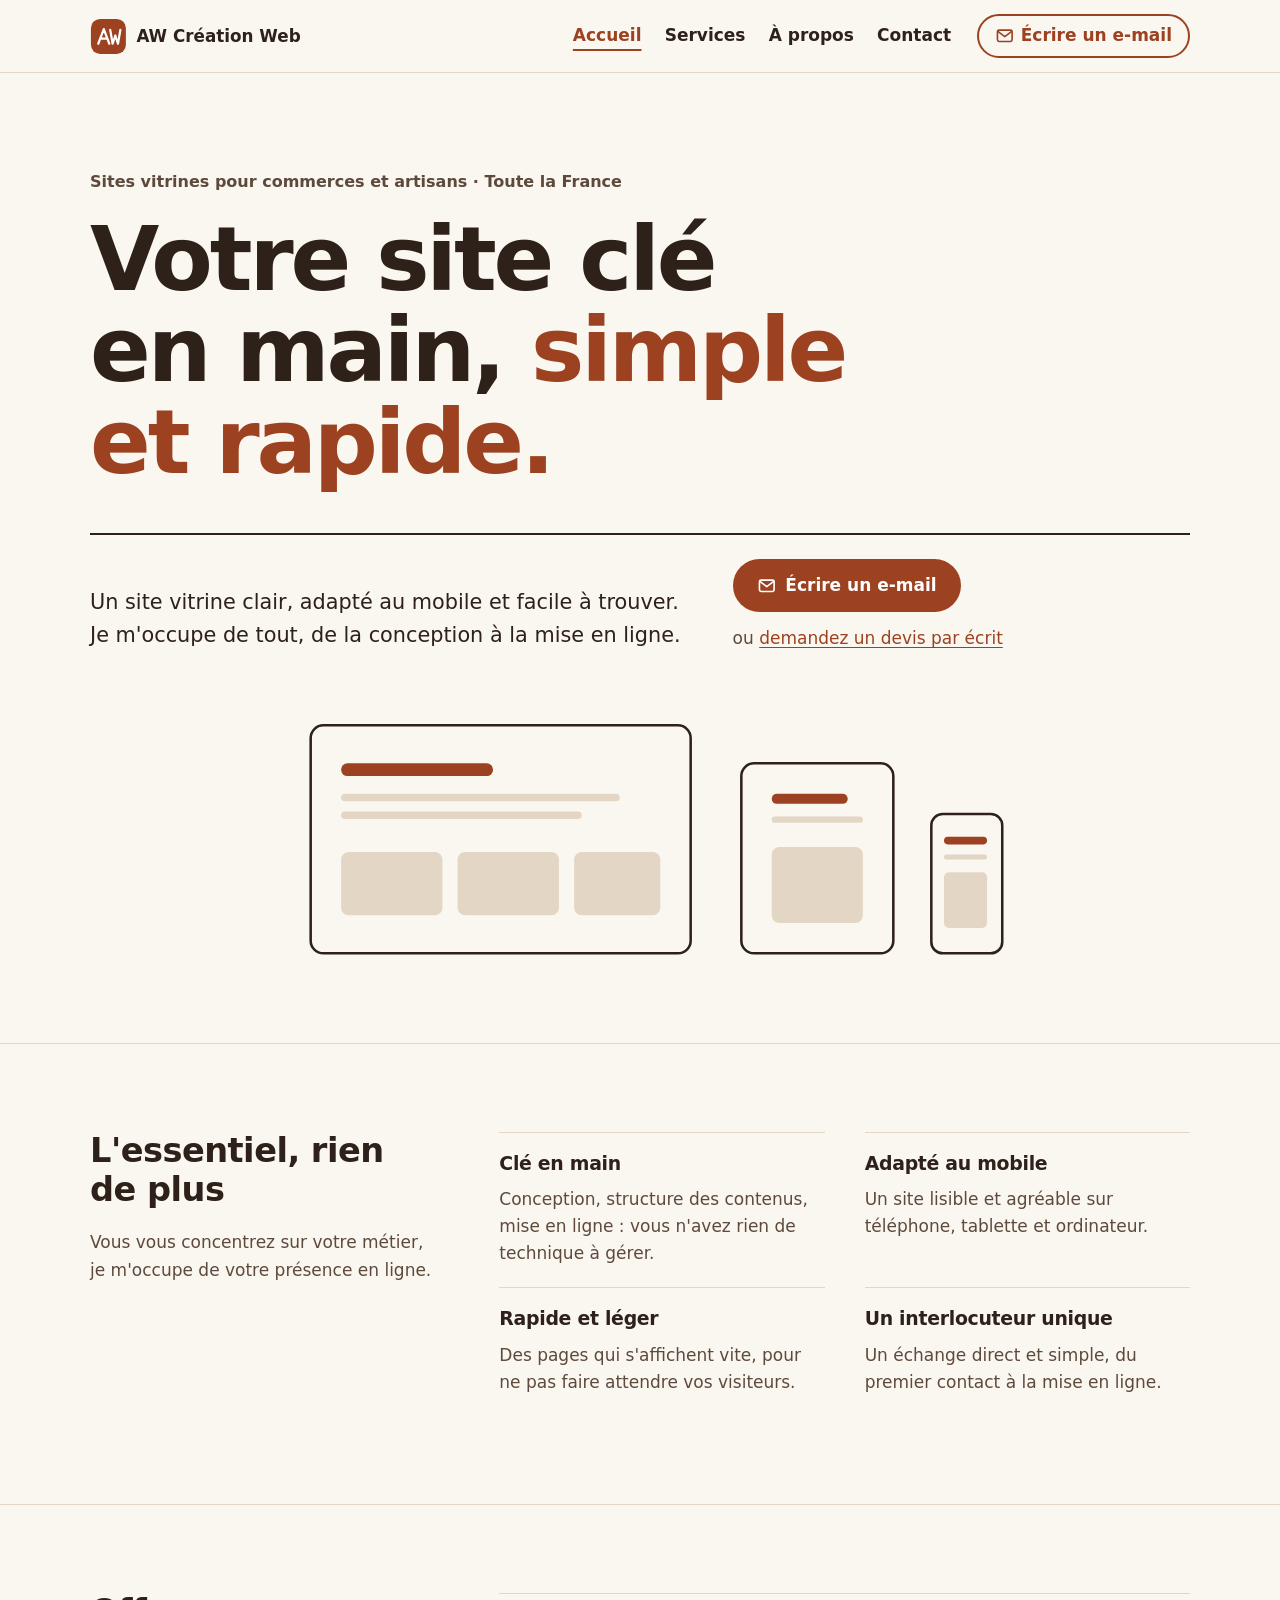
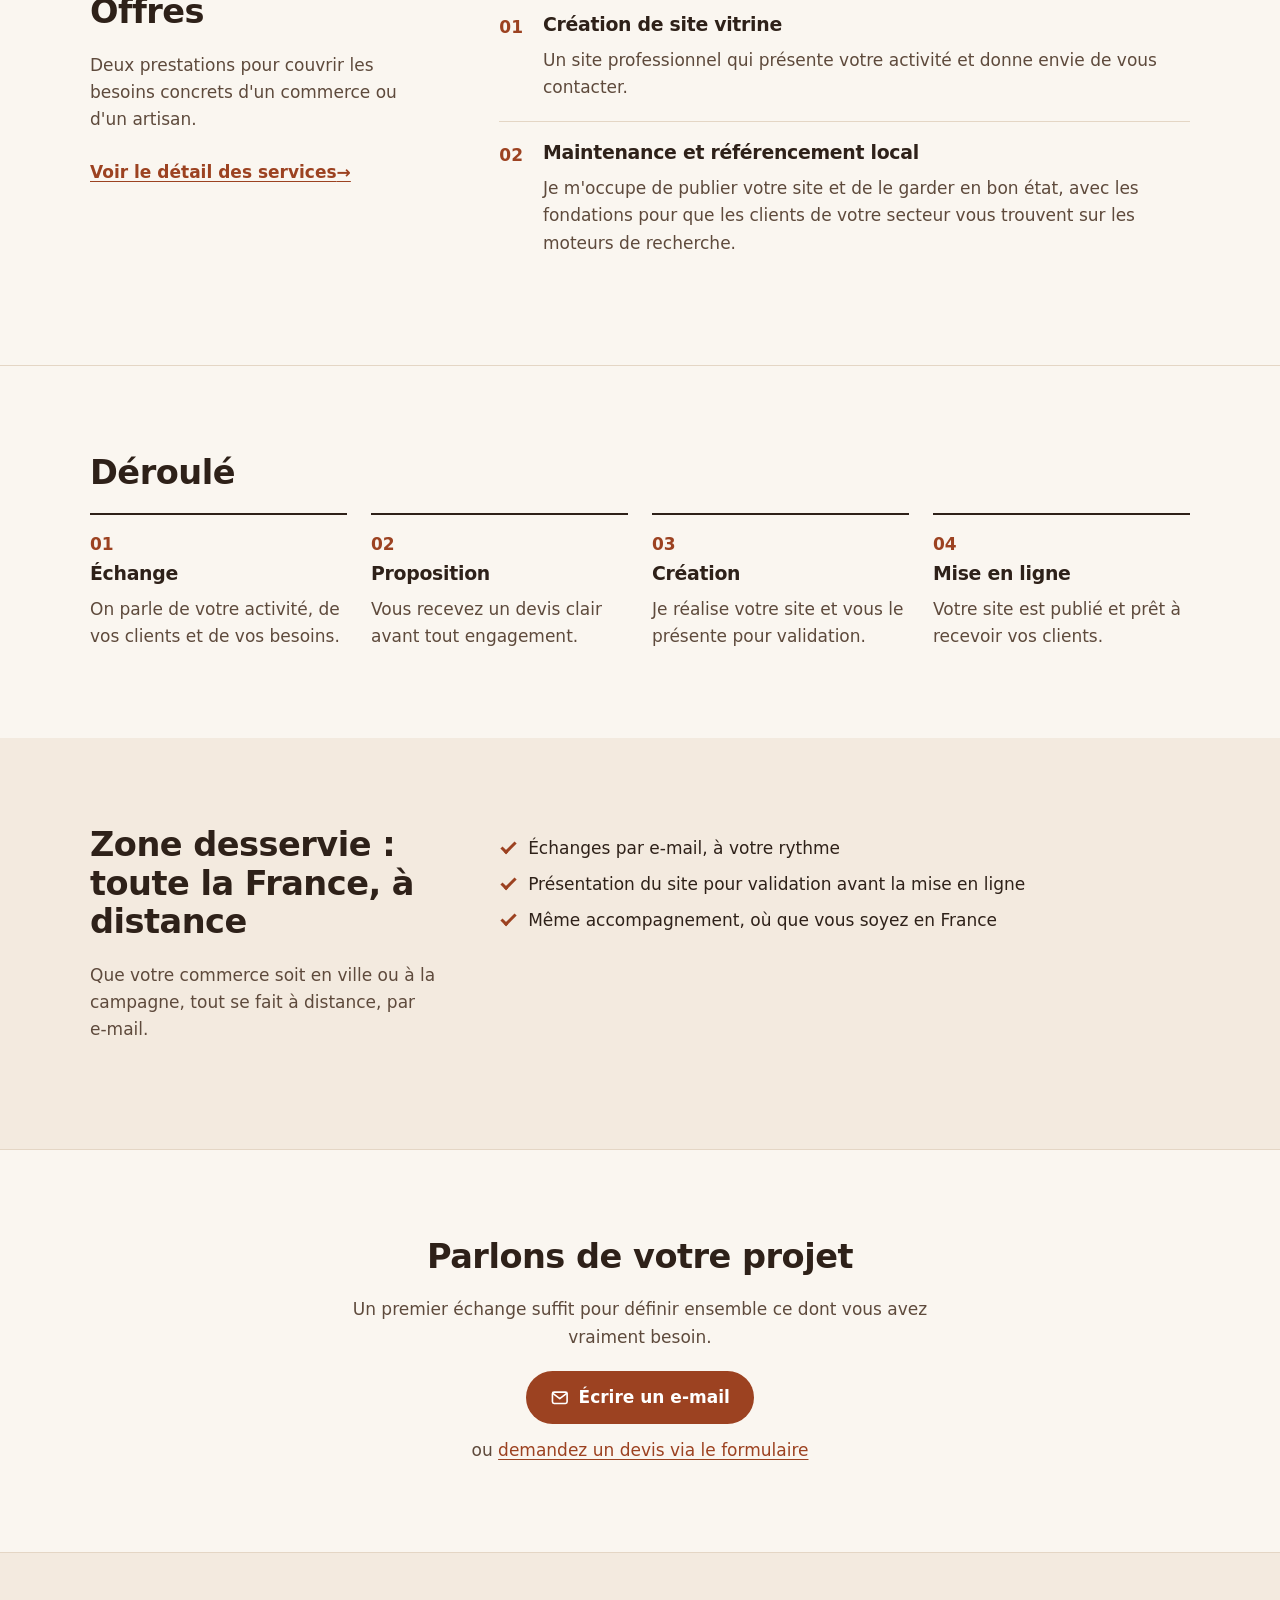
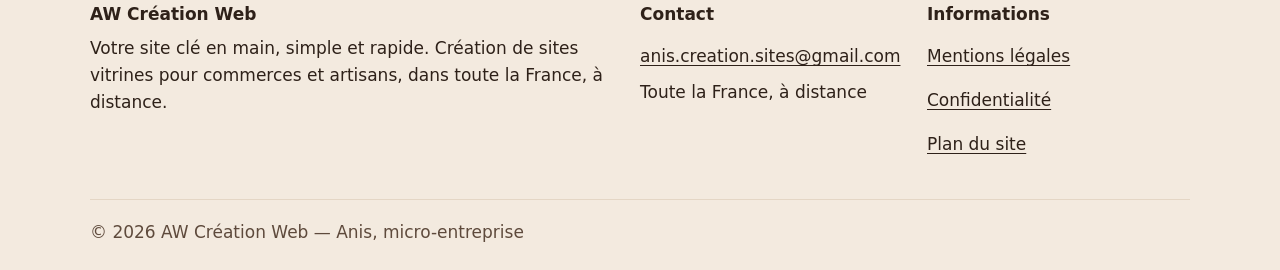
==== index.html @ 789e4786 "Retrait de la mention SIRET" ====
<!doctype html>
<html lang="fr">
<head>
<meta charset="utf-8">
<meta name="viewport" content="width=device-width, initial-scale=1">
<title>AW Création Web — Votre site clé en main, simple et rapide</title>
<meta name="description" content="Sites vitrines clés en main pour commerces et artisans, partout en France à distance : site responsive, référencement local, mise en ligne et maintenance.">
<link rel="canonical" href="https://awcreationweb.fr/">
<meta name="theme-color" content="#faf6f0">
<meta property="og:type" content="website">
<meta property="og:locale" content="fr_FR">
<meta property="og:site_name" content="AW Création Web">
<meta property="og:title" content="AW Création Web — Votre site clé en main, simple et rapide">
<meta property="og:description" content="Sites vitrines clés en main pour commerces et artisans, partout en France à distance : site responsive, référencement local, mise en ligne et maintenance.">
<meta property="og:url" content="https://awcreationweb.fr/">
<meta property="og:image" content="https://awcreationweb.fr/assets/og-image.png">
<meta property="og:image:type" content="image/png">
<meta property="og:image:width" content="1200">
<meta property="og:image:height" content="630">
<meta property="og:image:alt" content="AW Création Web — Votre site clé en main, simple et rapide">
<meta name="twitter:card" content="summary_large_image">
<link rel="icon" href="assets/favicon.svg" type="image/svg+xml">
<link rel="stylesheet" href="assets/style.css">
<script type="application/ld+json">
{
 "@context": "https://schema.org",
 "@type": "ProfessionalService",
 "@id": "https://awcreationweb.fr/#entreprise",
 "name": "AW Création Web",
 "slogan": "Votre site clé en main, simple et rapide",
 "description": "Création de sites vitrines clés en main pour commerces et artisans : site responsive, référencement local, mise en ligne et maintenance. Intervention dans toute la France, à distance.",
 "url": "https://awcreationweb.fr/",
 "image": "https://awcreationweb.fr/assets/og-image.png",
 "logo": "https://awcreationweb.fr/assets/favicon.svg",
 "email": "anis.creation.sites@gmail.com",
 "founder": {
  "@type": "Person",
  "name": "Anis"
 },
 "areaServed": {
  "@type": "Country",
  "name": "France"
 },
 "availableLanguage": "fr",
 "knowsAbout": [
  "Création de site vitrine",
  "Site responsive",
  "Référencement local",
  "Mise en ligne et maintenance de site web"
 ],
 "contactPoint": {
  "@type": "ContactPoint",
  "contactType": "customer service",
  "email": "anis.creation.sites@gmail.com",
  "areaServed": "FR",
  "availableLanguage": "fr"
 }
}
</script>
<script type="application/ld+json">
{
 "@context": "https://schema.org",
 "@type": "WebSite",
 "name": "AW Création Web",
 "url": "https://awcreationweb.fr/",
 "inLanguage": "fr-FR",
 "publisher": {
  "@id": "https://awcreationweb.fr/#entreprise"
 }
}
</script>
</head>
<body>
<a class="skip" href="#contenu">Aller au contenu</a>
<header class="site-header">
 <div class="wrap head">
  <a class="logo" href="index.html"><svg viewBox="0 0 40 40" aria-hidden="true" class="logo-mark"><rect x="1" y="1" width="38" height="38" rx="10" style="fill:var(--accent)"/><path d="M9 28 15 12l6 16M11.3 22.5h7.4M22 13l2.6 15 2.9-9 2.9 9L33 13" style="stroke:var(--accent-fg)" stroke-width="2.4" fill="none" stroke-linecap="round" stroke-linejoin="round"/></svg><span>AW Création Web</span></a>
  <a class="btn btn-outline btn-mail-top" href="mailto:anis.creation.sites@gmail.com"><svg class="i" viewBox="0 0 24 24" aria-hidden="true" style="fill:none;stroke:currentColor;stroke-width:2;stroke-linejoin:round;stroke-linecap:round"><rect x="3" y="5" width="18" height="14" rx="2"/><path d="m3.5 6.5 8.5 6.5 8.5-6.5"/></svg><span>Écrire un e-mail</span></a>
  <nav class="nav" aria-label="Navigation principale"><ul><li><a href="index.html" aria-current="page">Accueil</a></li><li><a href="services.html">Services</a></li><li><a href="a-propos.html">À propos</a></li><li><a href="contact.html">Contact</a></li></ul></nav>
 </div>
</header>
<main id="contenu">
<section class="hero" aria-labelledby="h1"><div class="wrap">
<p class="eyebrow">Sites vitrines pour commerces et artisans · Toute la France</p>
<h1 id="h1">Votre site clé en main, <em>simple et rapide.</em></h1>
<div class="hero-foot">
<p class="lead">Un site vitrine clair, adapté au mobile et facile à trouver. Je m'occupe de tout, de la conception à la mise en ligne.</p>
<div><div class="actions"><a class="btn btn-primary" href="mailto:anis.creation.sites@gmail.com"><svg class="i" viewBox="0 0 24 24" aria-hidden="true" style="fill:none;stroke:currentColor;stroke-width:2;stroke-linejoin:round;stroke-linecap:round"><rect x="3" y="5" width="18" height="14" rx="2"/><path d="m3.5 6.5 8.5 6.5 8.5-6.5"/></svg><span>Écrire un e-mail</span></a></div><p class="alt-link">ou <a href="contact.html">demandez un devis par écrit</a></p></div>
</div>
<svg class="hero-art" viewBox="0 0 600 220" role="img" aria-label="Illustration : un même site affiché sur ordinateur, tablette et téléphone"><g fill="none" style="stroke:var(--fg)" stroke-width="2"><rect x="40" y="20" width="300" height="180" rx="10"/><rect x="380" y="50" width="120" height="150" rx="10"/><rect x="530" y="90" width="56" height="110" rx="9"/></g><g style="fill:var(--accent)"><rect x="64" y="50" width="120" height="10" rx="5"/><rect x="404" y="74" width="60" height="8" rx="4"/><rect x="540" y="108" width="34" height="6" rx="3"/></g><g style="fill:var(--line)"><rect x="64" y="74" width="220" height="6" rx="3"/><rect x="64" y="88" width="190" height="6" rx="3"/><rect x="64" y="120" width="80" height="50" rx="6"/><rect x="156" y="120" width="80" height="50" rx="6"/><rect x="248" y="120" width="68" height="50" rx="6"/><rect x="404" y="92" width="72" height="5" rx="2.5"/><rect x="404" y="116" width="72" height="60" rx="6"/><rect x="540" y="122" width="34" height="4" rx="2"/><rect x="540" y="136" width="34" height="44" rx="4"/></g></svg>
</div></section>
<section class="rule" aria-labelledby="ess-t"><div class="wrap split">
<div><h2 id="ess-t">L'essentiel, rien de plus</h2><p class="intro">Vous vous concentrez sur votre métier, je m'occupe de votre présence en ligne.</p></div>
<ul class="feat-list"><li><h3>Clé en main</h3><p>Conception, structure des contenus, mise en ligne : vous n'avez rien de technique à gérer.</p></li><li><h3>Adapté au mobile</h3><p>Un site lisible et agréable sur téléphone, tablette et ordinateur.</p></li><li><h3>Rapide et léger</h3><p>Des pages qui s'affichent vite, pour ne pas faire attendre vos visiteurs.</p></li><li><h3>Un interlocuteur unique</h3><p>Un échange direct et simple, du premier contact à la mise en ligne.</p></li></ul>
</div></section>
<section class="rule" aria-labelledby="off-t"><div class="wrap split">
<div><h2 id="off-t">Offres</h2><p class="intro">Deux prestations pour couvrir les besoins concrets d'un commerce ou d'un artisan.</p><p><a class="link-arrow" href="services.html">Voir le détail des services <span aria-hidden="true">→</span></a></p></div>
<ol class="off-list"><li><span class="num" aria-hidden="true">01</span><div><h3>Création de site vitrine</h3><p>Un site professionnel qui présente votre activité et donne envie de vous contacter.</p></div></li><li><span class="num" aria-hidden="true">02</span><div><h3>Maintenance et référencement local</h3><p>Je m'occupe de publier votre site et de le garder en bon état, avec les fondations pour que les clients de votre secteur vous trouvent sur les moteurs de recherche.</p></div></li></ol>
</div></section>
<section class="rule" aria-labelledby="dr-t"><div class="wrap">
<h2 id="dr-t">Déroulé</h2>
<ol class="steps"><li><h3>Échange</h3><p>On parle de votre activité, de vos clients et de vos besoins.</p></li><li><h3>Proposition</h3><p>Vous recevez un devis clair avant tout engagement.</p></li><li><h3>Création</h3><p>Je réalise votre site et vous le présente pour validation.</p></li><li><h3>Mise en ligne</h3><p>Votre site est publié et prêt à recevoir vos clients.</p></li></ol>
</div></section>
<section class="zone" id="zone" aria-labelledby="zone-t"><div class="wrap split">
<div><h2 id="zone-t">Zone desservie : toute la France, à distance</h2>
<p class="intro">Que votre commerce soit en ville ou à la campagne, tout se fait à distance, par e-mail.</p></div>
<ul class="check big">
<li>Échanges par e-mail, à votre rythme</li>
<li>Présentation du site pour validation avant la mise en ligne</li>
<li>Même accompagnement, où que vous soyez en France</li>
</ul></div></section>
<section class="cta-sec" aria-labelledby="cta-t"><div class="wrap narrow center">
<h2 id="cta-t">Parlons de votre projet</h2><p>Un premier échange suffit pour définir ensemble ce dont vous avez vraiment besoin.</p>
<div class="actions"><a class="btn btn-primary" href="mailto:anis.creation.sites@gmail.com"><svg class="i" viewBox="0 0 24 24" aria-hidden="true" style="fill:none;stroke:currentColor;stroke-width:2;stroke-linejoin:round;stroke-linecap:round"><rect x="3" y="5" width="18" height="14" rx="2"/><path d="m3.5 6.5 8.5 6.5 8.5-6.5"/></svg><span>Écrire un e-mail</span></a></div>
<p class="alt-link">ou <a href="contact.html">demandez un devis via le formulaire</a></p>
</div></section>
</main>
<footer class="site-footer">
 <div class="wrap foot-grid">
  <div><p class="foot-title">AW Création Web</p><p>Votre site clé en main, simple et rapide. Création de sites vitrines pour commerces et artisans, dans toute la France, à distance.</p></div>
  <div><p class="foot-title">Contact</p><ul><li><a href="mailto:anis.creation.sites@gmail.com">anis.creation.sites@gmail.com</a></li><li>Toute la France, à distance</li></ul></div>
  <div><p class="foot-title">Informations</p><ul><li><a href="mentions-legales.html">Mentions légales</a></li><li><a href="mentions-legales.html#confidentialite">Confidentialité</a></li><li><a href="sitemap.xml">Plan du site</a></li></ul></div>
 </div>
 <div class="wrap copy">© 2026 AW Création Web — Anis, micro-entreprise</div>
</footer>
<div class="mailbar"><a href="mailto:anis.creation.sites@gmail.com"><svg class="i" viewBox="0 0 24 24" aria-hidden="true" style="fill:none;stroke:currentColor;stroke-width:2;stroke-linejoin:round;stroke-linecap:round"><rect x="3" y="5" width="18" height="14" rx="2"/><path d="m3.5 6.5 8.5 6.5 8.5-6.5"/></svg><span>Écrire un e-mail</span></a></div>

</body>
</html>
---- assets/style.css ----
/* =========================================================
   AW Création Web — feuille de style unique
   THÈME : modifiez UNIQUEMENT ce bloc pour décliner par client
   (voir README.md). Une seule couleur d'accent.
   ========================================================= */
:root{
  --bg:#faf6f0;          /* fond de page (clair, chaud) */
  --surface:#fffdf9;     /* panneaux, champs */
  --soft:#f3eadf;        /* zones légèrement teintées */
  --fg:#2e2119;          /* texte principal */
  --muted:#5e4a3c;       /* texte secondaire (AA sur --bg et --soft) */
  --line:#e4d6c5;        /* filets */
  --line-strong:#8c7260; /* bordures de champs (≥3:1) */
  --accent:#9c4221;      /* L'UNIQUE couleur d'accent (boutons, liens, focus) */
  --accent-hover:#7f3418;/* accent foncé au survol */
  --accent-fg:#ffffff;   /* texte posé sur l'accent */
  --todo-bg:#fff0b3;     /* surlignage des [à compléter] */
  --font:system-ui,-apple-system,"Segoe UI",Roboto,"Helvetica Neue",Arial,sans-serif;
  --radius:14px;
  --max:1100px;
}
/* ========================= Base ========================= */
*,*::before,*::after{box-sizing:border-box}
html{-webkit-text-size-adjust:100%}
body{margin:0;background:var(--bg);color:var(--fg);font-family:var(--font);font-size:1.0625rem;line-height:1.6;overflow-wrap:break-word}
img,svg{max-width:100%;height:auto;display:block}
a{color:var(--accent);text-underline-offset:.2em}
a:hover{color:var(--accent-hover)}
:focus-visible{outline:3px solid var(--accent);outline-offset:3px;border-radius:4px}
h1,h2,h3{line-height:1.15;margin:0 0 .6em;letter-spacing:-.015em}
h2{font-size:clamp(1.55rem,3vw,2.1rem);font-weight:700}
h3{font-size:1.18rem;font-weight:700}
p{margin:0 0 1em}
.wrap{width:min(100% - 2.5rem,var(--max));margin-inline:auto}
.narrow{max-width:720px}.center{text-align:center}.center .actions{justify-content:center}
.skip{position:absolute;left:-999px;top:0;background:var(--fg);color:var(--bg);padding:.7rem 1rem;z-index:100}
.skip:focus{left:1rem;top:1rem}
.todo{background:var(--todo-bg);color:#4a3600;padding:.05em .35em;border-radius:4px;font-weight:700;outline:1px dashed #a07800;white-space:nowrap}
.i{width:1.15em;height:1.15em;fill:currentColor;flex:none}
/* ========================= En-tête ========================= */
.site-header{position:sticky;top:0;z-index:50;background:var(--bg);border-bottom:1px solid var(--line)}
.head{display:flex;flex-wrap:wrap;align-items:center;justify-content:space-between;gap:.25rem 1rem;padding:.5rem 0}
.logo{display:flex;align-items:center;gap:.6rem;min-height:44px;font-weight:800;color:var(--fg);text-decoration:none;font-size:1.05rem}
.logo-mark{width:2.3rem;height:2.3rem}
.nav{flex-basis:100%;order:3}
.nav ul{list-style:none;margin:0;padding:0;display:flex;flex-wrap:wrap;gap:0 .25rem}
.nav a{display:flex;align-items:center;min-height:44px;padding:0 .6rem;color:var(--fg);text-decoration:none;font-weight:600;border-radius:8px}
.nav a:hover{background:var(--soft);color:var(--fg)}
.nav a[aria-current=page]{color:var(--accent);text-decoration:underline;text-decoration-thickness:2px;text-underline-offset:.45em}
.nav li:first-child a{padding-left:0}
.head .btn-mail-top{display:none}
@media (min-width:860px){
  .head{flex-wrap:nowrap;min-height:4.5rem}
  .nav{flex-basis:auto;order:2;margin-left:auto}
  .nav li:first-child a{padding-left:.6rem}
  .head .btn-mail-top{display:inline-flex;order:3;gap:.4rem}
}
/* ========================= Boutons ========================= */
.actions{display:flex;flex-wrap:wrap;gap:.75rem;margin-top:1.25rem}
.btn{display:inline-flex;align-items:center;justify-content:center;gap:.55rem;min-height:48px;padding:.7rem 1.4rem;border-radius:999px;border:2px solid transparent;font:inherit;font-weight:700;text-decoration:none;cursor:pointer;transition:background-color .15s}
.btn-primary{background:var(--accent);color:var(--accent-fg)}
.btn-primary:hover{background:var(--accent-hover);color:var(--accent-fg)}
.btn-outline{min-height:44px;padding:.4rem 1rem;border-color:var(--accent);color:var(--accent);background:transparent}
.btn-outline:hover{background:var(--accent);color:var(--accent-fg)}
.alt-link{margin:.8rem 0 0;color:var(--muted)}
/* ========================= Sections ========================= */
section{padding:clamp(3rem,7vw,5.5rem) 0}
section.tight{padding-top:clamp(1.5rem,4vw,3rem)}
.rule{border-top:1px solid var(--line)}
.intro{color:var(--muted);max-width:60ch}
.split{display:grid;gap:2rem}
@media (min-width:860px){.split{grid-template-columns:1fr 2fr;gap:4rem}.split.contact{grid-template-columns:1fr 1.4fr}}
/* Hero : le seul grand titre (façon « manifeste ») */
.hero{padding-top:clamp(2.5rem,8vw,6rem);padding-bottom:clamp(2.5rem,6vw,4rem)}
.eyebrow{font-size:1rem;font-weight:600;color:var(--muted);margin-bottom:1.2rem}
.hero h1{font-size:clamp(2.35rem,8.5vw,5.6rem);font-weight:800;line-height:1.02;letter-spacing:-.035em;max-width:15ch;margin-bottom:.5em;text-wrap:balance;hyphens:manual}
.hero h1 em{font-style:normal;color:var(--accent)}
.hero-foot{display:grid;gap:1.5rem;border-top:2px solid var(--fg);padding-top:1.5rem}
@media (min-width:900px){.hero-foot{grid-template-columns:1.3fr 1fr;align-items:end;gap:3rem}}
.lead{font-size:clamp(1.12rem,2.2vw,1.3rem);color:var(--fg);max-width:52ch;margin:0}
.hero-foot .actions{margin-top:0}
.hero-art{margin:3rem auto 0;max-width:760px;width:100%}
/* Listes (style Épure) */
.feat-list,.off-list{list-style:none;padding:0;margin:0}
@media (min-width:640px){.feat-list{display:grid;grid-template-columns:1fr 1fr;column-gap:2.5rem}}
.feat-list li{border-top:1px solid var(--line);padding:1.25rem 0}
.feat-list p,.off-list p{color:var(--muted);margin:0}
.off-list li{display:flex;gap:1.25rem;border-top:1px solid var(--line);padding:1.25rem 0}
.num{font-weight:800;color:var(--accent);font-variant-numeric:tabular-nums;min-width:2ch}
.link-arrow{display:inline-flex;align-items:center;min-height:44px;font-weight:700}
.steps{list-style:none;padding:0;margin:0;display:grid;gap:1.5rem;counter-reset:s}
@media (min-width:640px){.steps{grid-template-columns:repeat(2,1fr)}}
@media (min-width:1000px){.steps{grid-template-columns:repeat(4,1fr)}}
.steps li{counter-increment:s;border-top:2px solid var(--fg);padding-top:1rem}
.steps li::before{content:"0" counter(s);display:block;font-weight:800;color:var(--accent);margin-bottom:.3rem}
.steps p{color:var(--muted);margin:0}
.check{list-style:none;padding:0;margin:0 0 1rem}
.check li{position:relative;padding-left:1.8rem;margin:.55rem 0}
.check li::before{content:"";position:absolute;left:.1rem;top:.42em;width:.95rem;height:.5rem;border-left:3px solid var(--accent);border-bottom:3px solid var(--accent);transform:rotate(-45deg)}
.zone{background:var(--soft)}
.zone .check{margin:0}
.cta-sec{border-top:1px solid var(--line)}
.cta-sec p{color:var(--muted);margin-inline:auto;max-width:55ch}
/* Pages intérieures */
.page-hero{padding:clamp(2.5rem,6vw,4.5rem) 0 clamp(1rem,2vw,1.5rem)}
.page-hero h1{font-size:clamp(2rem,5vw,3rem);font-weight:800;letter-spacing:-.03em;max-width:22ch}
.page-hero p{color:var(--muted);font-size:1.15rem;max-width:60ch}
.offre{display:flex;gap:1.25rem;border-top:1px solid var(--line);padding:2rem 0}
.offre h2{font-size:clamp(1.3rem,2.6vw,1.6rem)}
.offre .num{font-size:1.3rem;padding-top:.1rem}
.prix{font-weight:700;margin:0}
.panel{background:var(--surface);border:1px solid var(--line);border-radius:var(--radius);padding:1.5rem;align-self:start}
.panel h2{font-size:1.4rem}
.notice{border-left:4px solid var(--accent);background:var(--soft);padding:.8rem 1rem;border-radius:0 8px 8px 0;margin-top:1.5rem}
.coord{margin:0}
.coord dt{font-weight:700;margin-top:.8rem}.coord dd{margin:0;overflow-wrap:anywhere}
.coord a{display:inline-flex;align-items:center;min-height:44px}
.big-mail{font-size:1.2rem;font-weight:800;text-decoration:none}
.prose{max-width:760px}
.legal h2{font-size:1.4rem;margin-top:2rem}
.small{font-size:1rem;color:var(--muted);margin:0}
/* Formulaire */
form{display:grid;gap:1rem}
label{display:block;font-weight:700;margin-bottom:.3rem}
input,textarea{width:100%;font:inherit;color:var(--fg);background:var(--surface);border:2px solid var(--line-strong);border-radius:10px;padding:.7rem .85rem;min-height:48px}
input:focus-visible,textarea:focus-visible{border-color:var(--accent)}
.form-msg:not(:empty){padding:1rem;border-radius:10px;background:var(--soft)}
/* ========================= Pied de page ========================= */
.site-footer{border-top:1px solid var(--line);background:var(--soft);padding:3rem 0 1.5rem}
.site-footer a{color:var(--fg);display:inline-flex;align-items:center;min-height:44px}
.foot-grid{display:grid;gap:1.5rem}
@media (min-width:760px){.foot-grid{grid-template-columns:2fr 1fr 1fr}}
.foot-title{font-weight:800;margin-bottom:.4rem}
.site-footer ul{list-style:none;padding:0;margin:0}
.site-footer li{overflow-wrap:anywhere}
.copy{border-top:1px solid var(--line);margin-top:2rem;padding-top:1.2rem;color:var(--muted)}
/* ========================= Barre e-mail mobile ========================= */
.mailbar{position:fixed;left:0;right:0;bottom:0;z-index:60;padding:.6rem 1rem calc(.6rem + env(safe-area-inset-bottom));background:var(--bg);border-top:1px solid var(--line)}
.mailbar a{display:flex;align-items:center;justify-content:center;gap:.6rem;min-height:52px;border-radius:999px;background:var(--accent);color:var(--accent-fg);font-weight:800;text-decoration:none;font-size:1.08rem}
.mailbar a:hover{background:var(--accent-hover);color:var(--accent-fg)}
body{padding-bottom:5rem}
@media (min-width:860px){.mailbar{display:none}body{padding-bottom:0}}
/* ========================= Mouvement réduit / impression ========================= */
@media (prefers-reduced-motion:reduce){*,*::before,*::after{transition:none!important;animation:none!important;scroll-behavior:auto!important}}
@media print{.site-header,.mailbar,.skip{display:none}body{padding:0}}
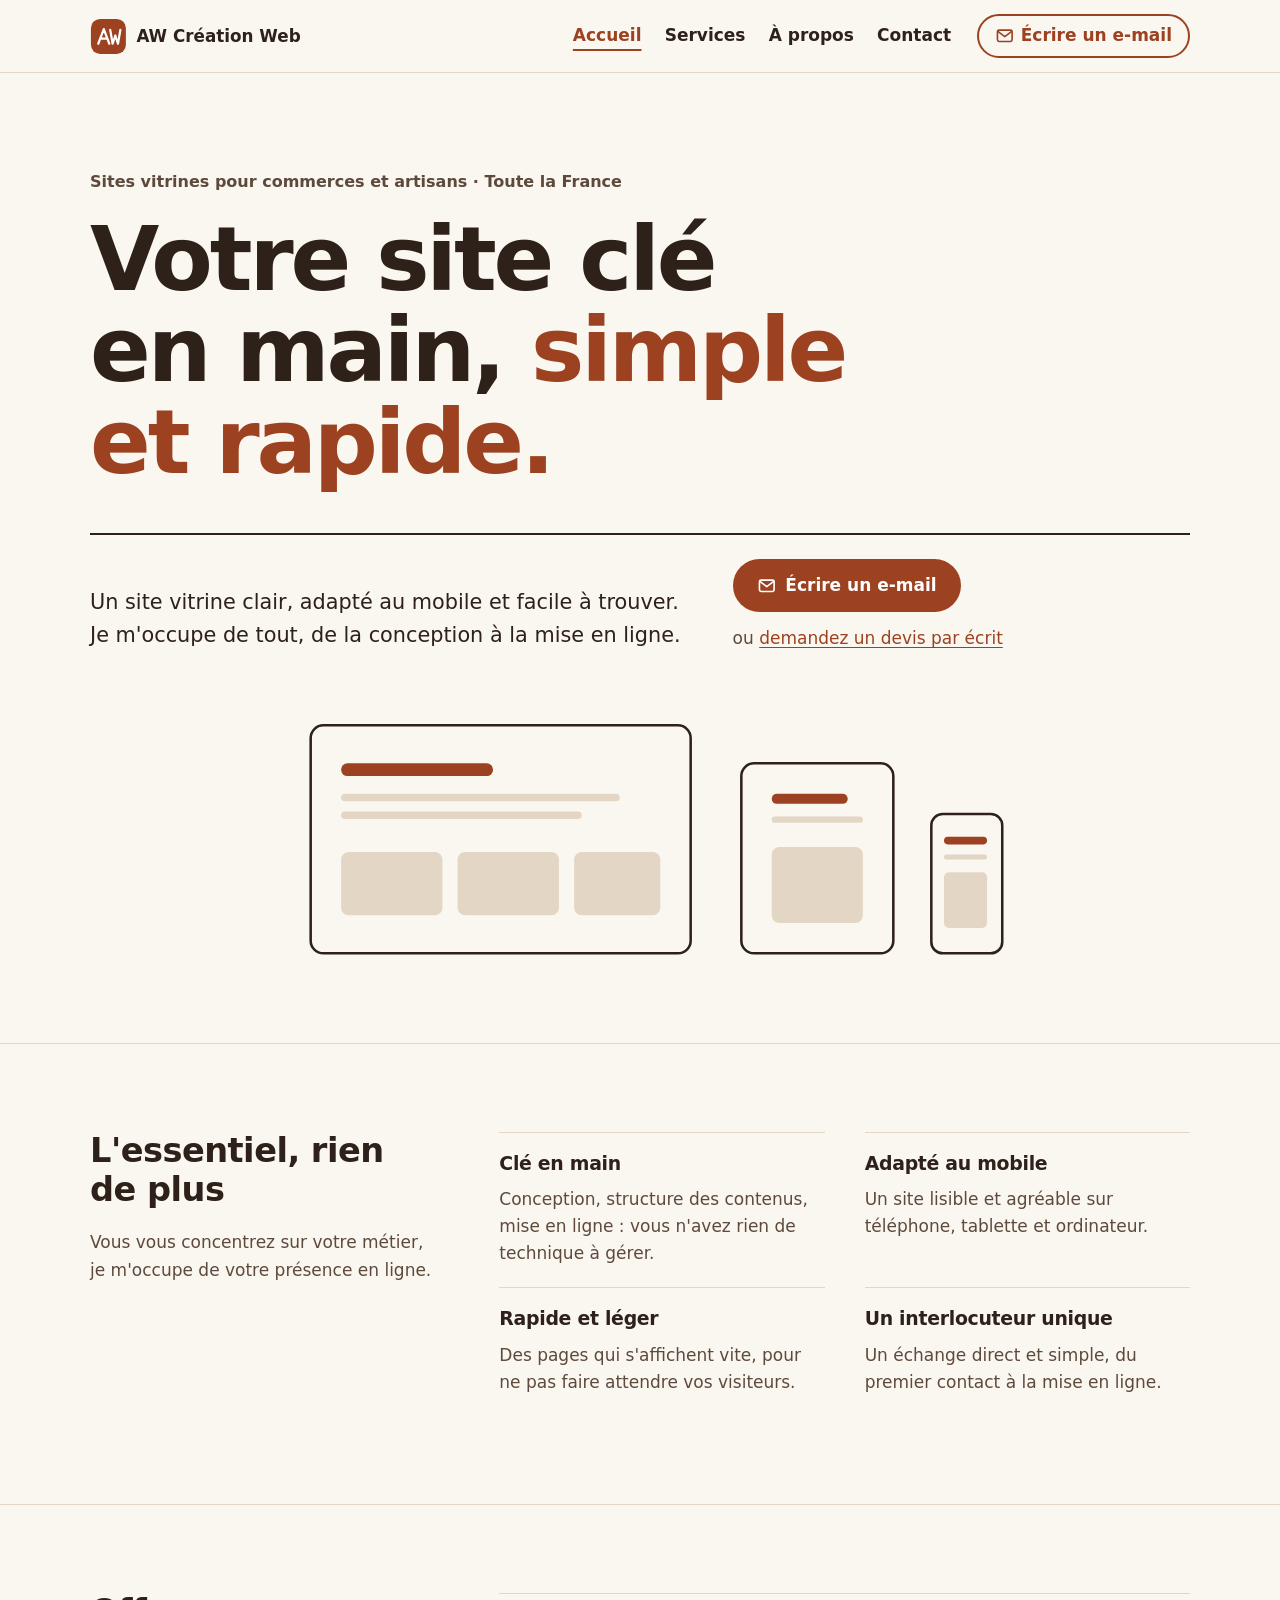
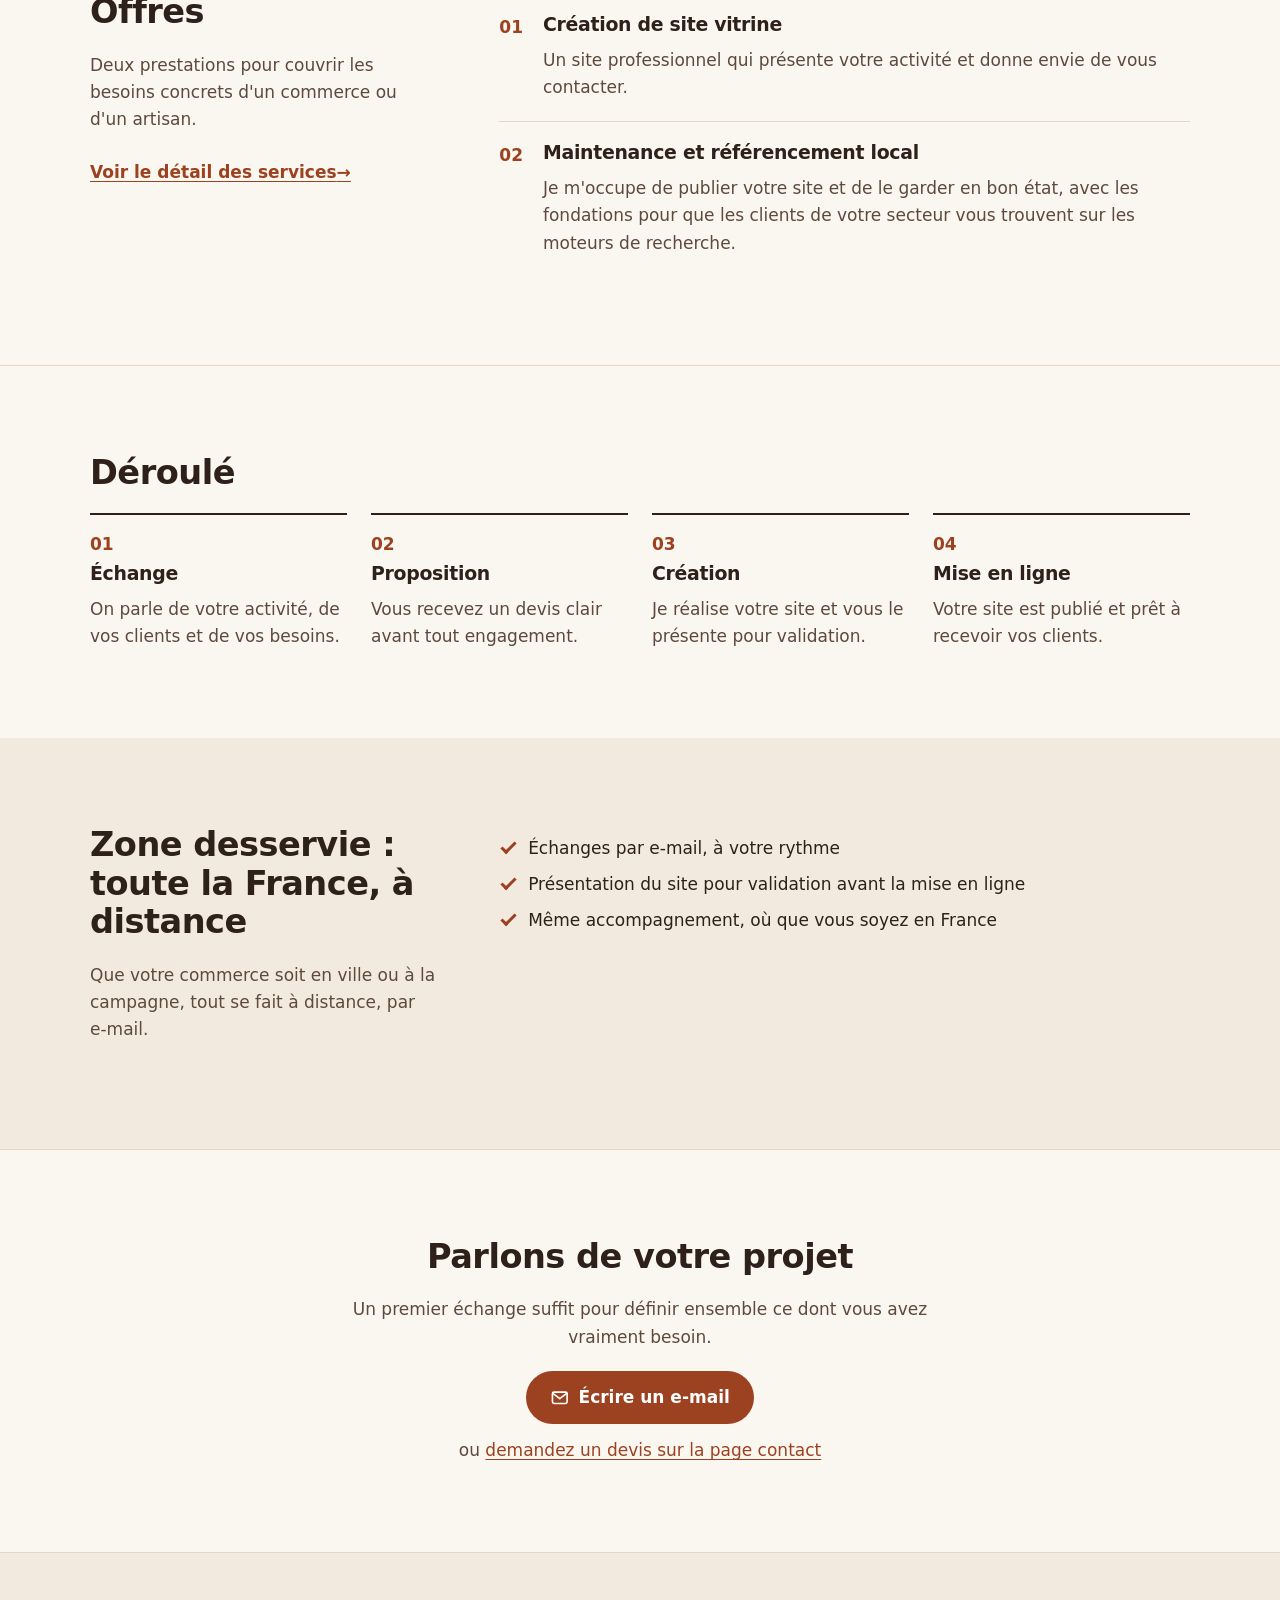
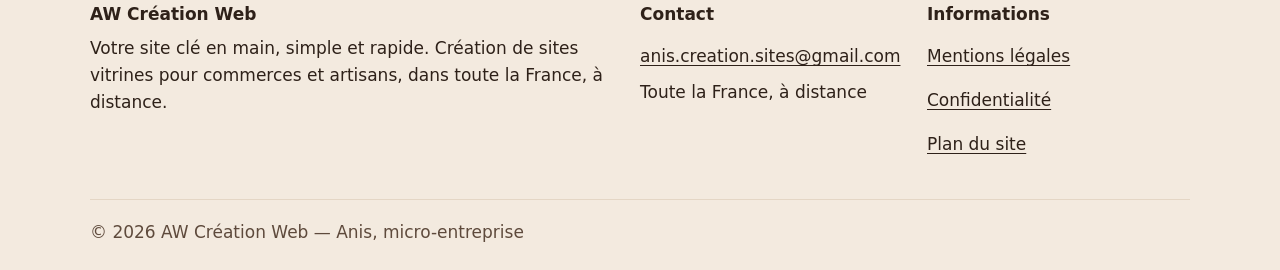
==== commit 39a99266: "Retrait du formulaire de contact" ====
--- a/index.html
+++ b/index.html
@@ -112,7 +112,7 @@
 <section class="cta-sec" aria-labelledby="cta-t"><div class="wrap narrow center">
 <h2 id="cta-t">Parlons de votre projet</h2><p>Un premier échange suffit pour définir ensemble ce dont vous avez vraiment besoin.</p>
 <div class="actions"><a class="btn btn-primary" href="mailto:anis.creation.sites@gmail.com"><svg class="i" viewBox="0 0 24 24" aria-hidden="true" style="fill:none;stroke:currentColor;stroke-width:2;stroke-linejoin:round;stroke-linecap:round"><rect x="3" y="5" width="18" height="14" rx="2"/><path d="m3.5 6.5 8.5 6.5 8.5-6.5"/></svg><span>Écrire un e-mail</span></a></div>
-<p class="alt-link">ou <a href="contact.html">demandez un devis via le formulaire</a></p>
+<p class="alt-link">ou <a href="contact.html">demandez un devis sur la page contact</a></p>
 </div></section>
 </main>
 <footer class="site-footer">
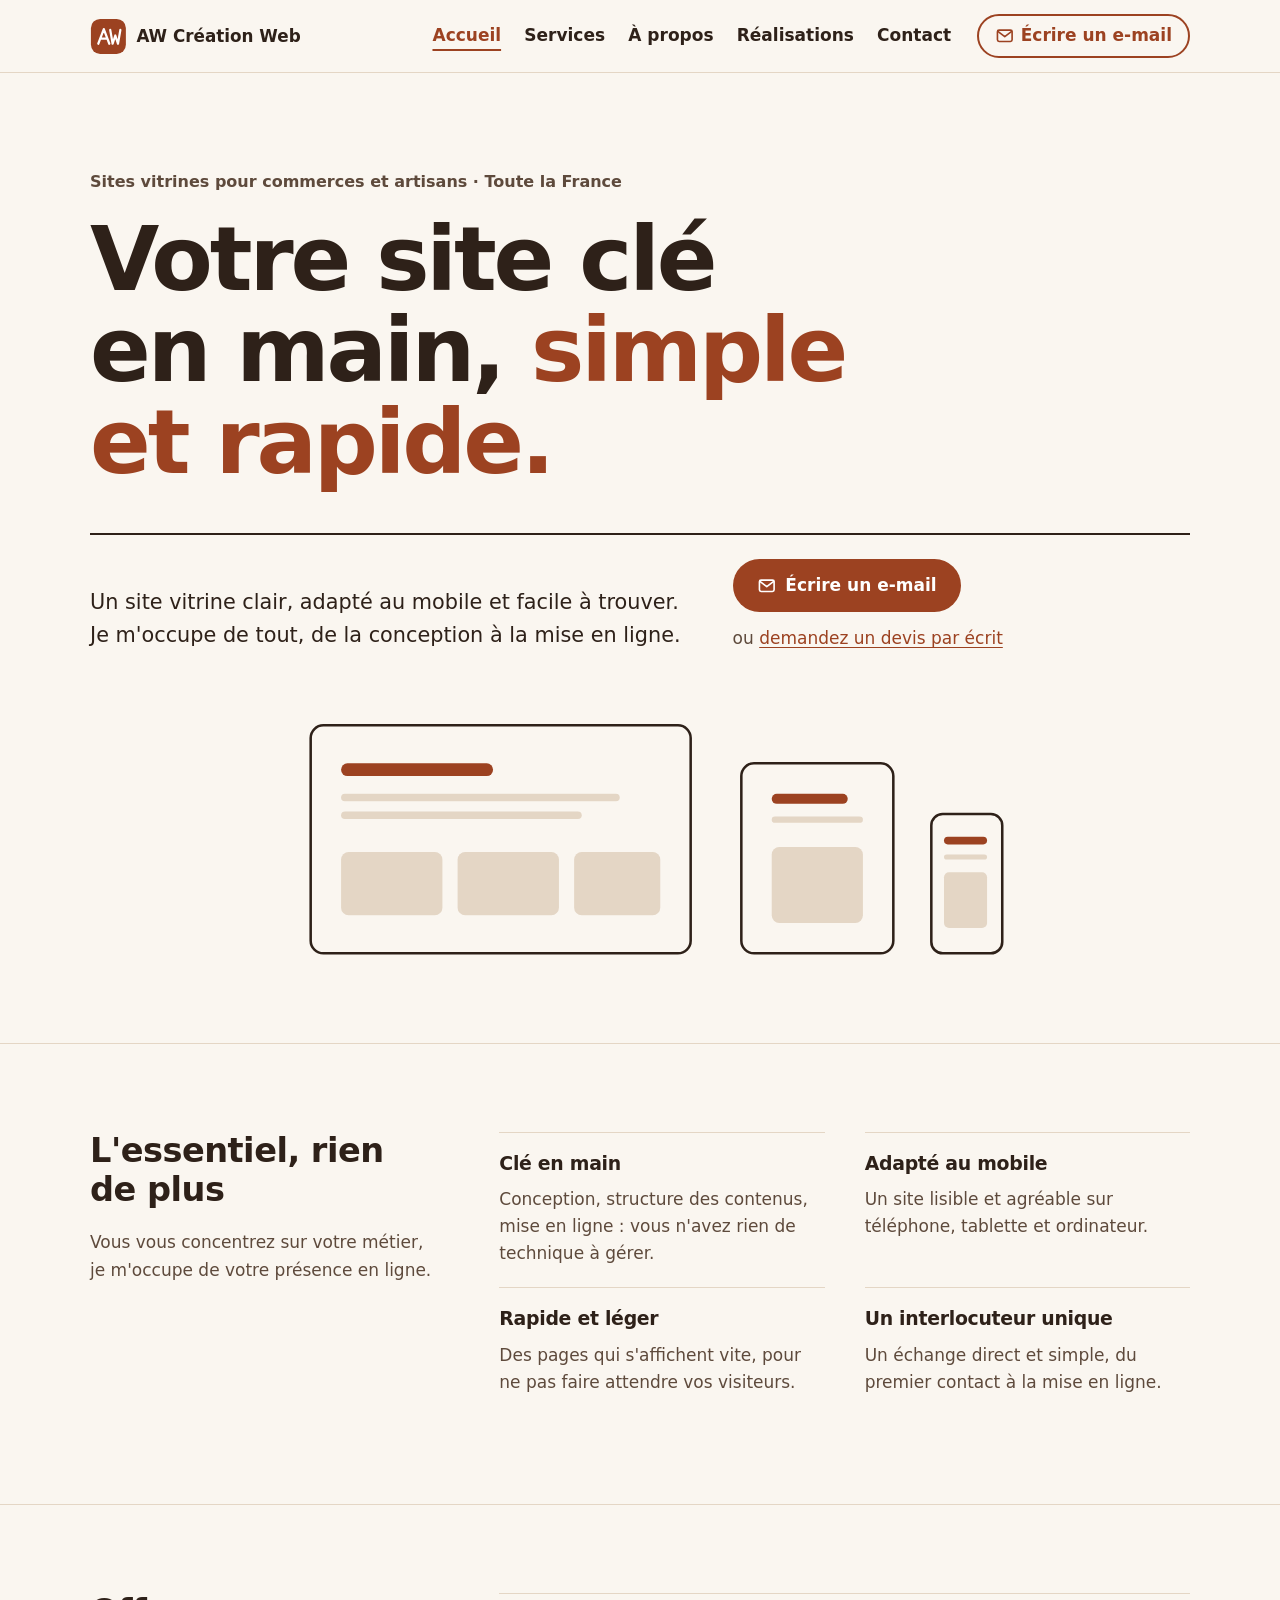
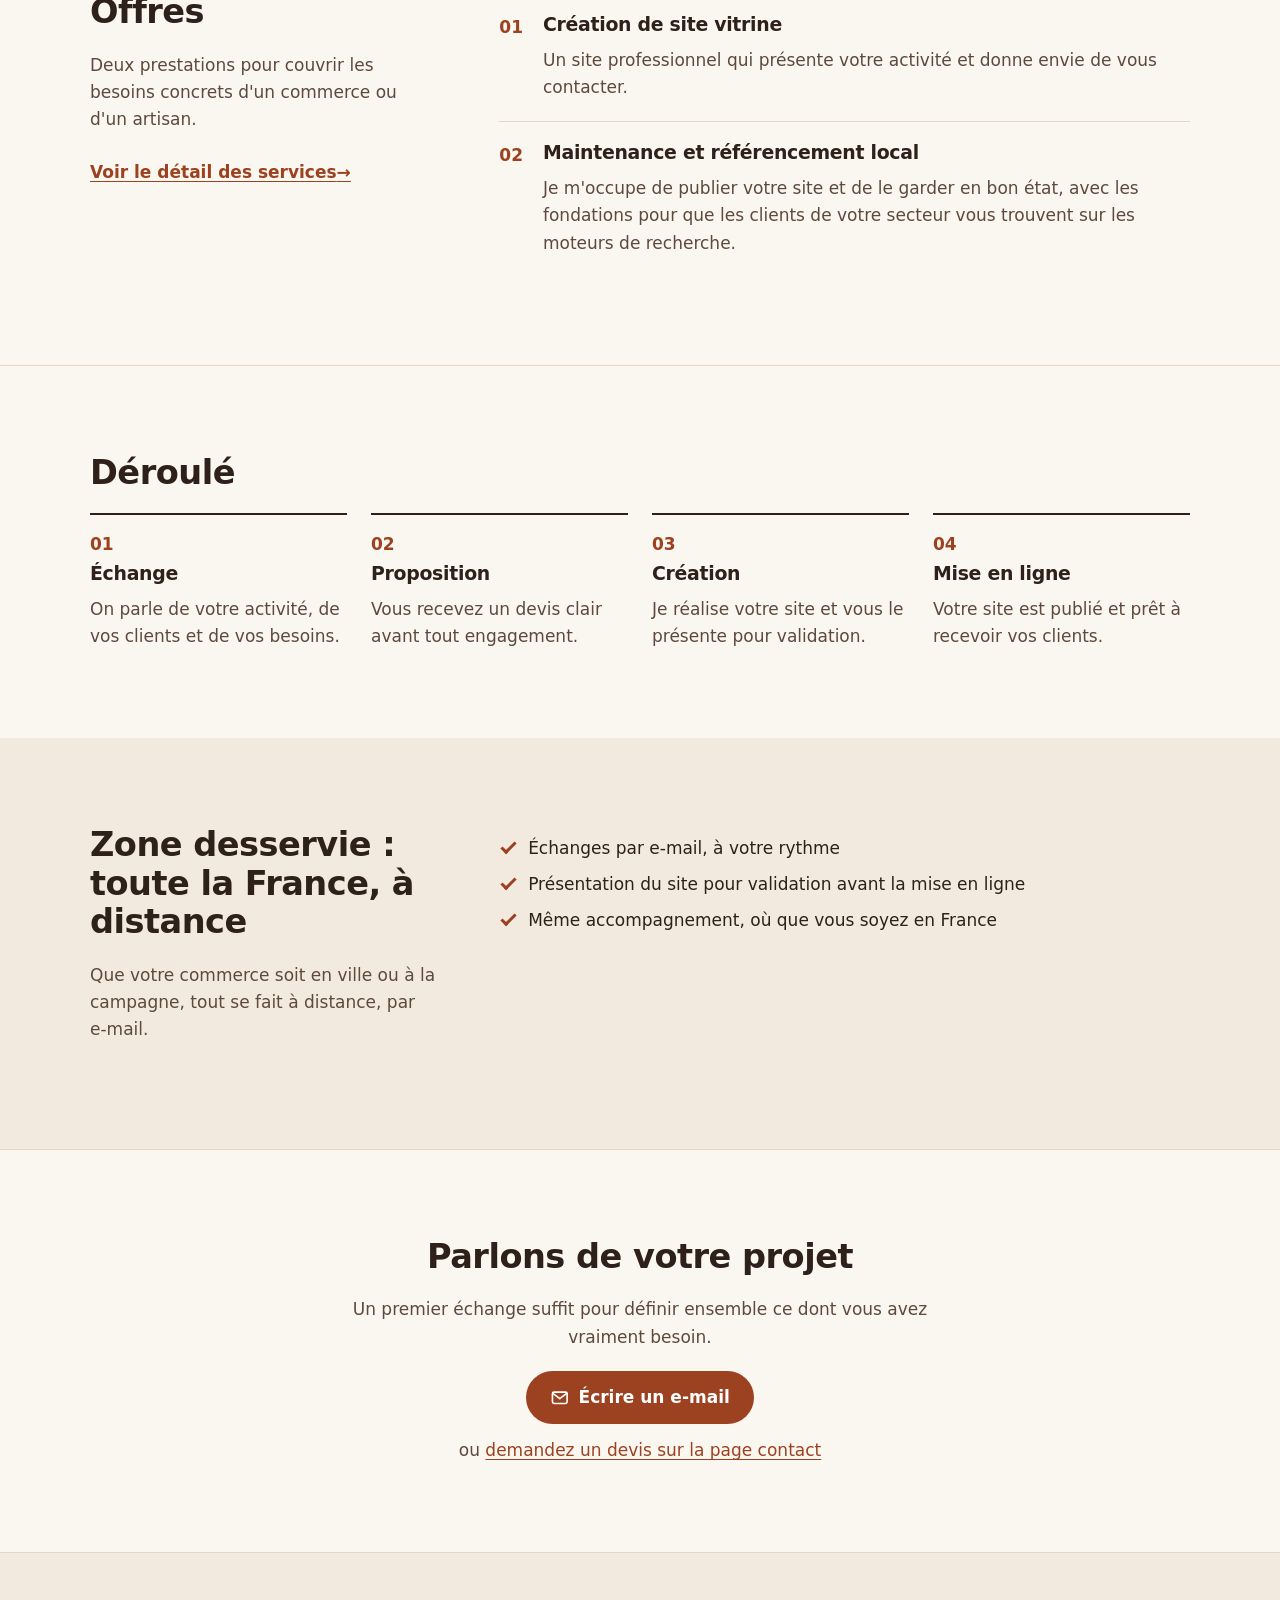
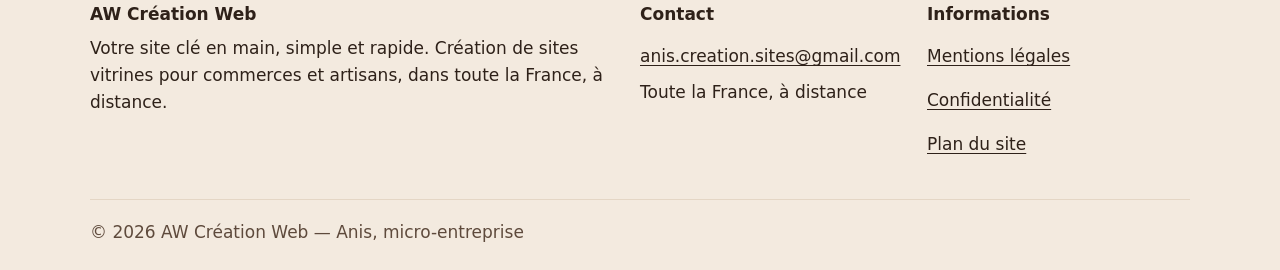
==== commit ba77763d: "Ajout de la page Réalisations" ====
--- a/index.html
+++ b/index.html
@@ -76,7 +76,7 @@
  <div class="wrap head">
   <a class="logo" href="index.html"><svg viewBox="0 0 40 40" aria-hidden="true" class="logo-mark"><rect x="1" y="1" width="38" height="38" rx="10" style="fill:var(--accent)"/><path d="M9 28 15 12l6 16M11.3 22.5h7.4M22 13l2.6 15 2.9-9 2.9 9L33 13" style="stroke:var(--accent-fg)" stroke-width="2.4" fill="none" stroke-linecap="round" stroke-linejoin="round"/></svg><span>AW Création Web</span></a>
   <a class="btn btn-outline btn-mail-top" href="mailto:anis.creation.sites@gmail.com"><svg class="i" viewBox="0 0 24 24" aria-hidden="true" style="fill:none;stroke:currentColor;stroke-width:2;stroke-linejoin:round;stroke-linecap:round"><rect x="3" y="5" width="18" height="14" rx="2"/><path d="m3.5 6.5 8.5 6.5 8.5-6.5"/></svg><span>Écrire un e-mail</span></a>
-  <nav class="nav" aria-label="Navigation principale"><ul><li><a href="index.html" aria-current="page">Accueil</a></li><li><a href="services.html">Services</a></li><li><a href="a-propos.html">À propos</a></li><li><a href="contact.html">Contact</a></li></ul></nav>
+  <nav class="nav" aria-label="Navigation principale"><ul><li><a href="index.html" aria-current="page">Accueil</a></li><li><a href="services.html">Services</a></li><li><a href="a-propos.html">À propos</a></li><li><a href="realisations.html">Réalisations</a></li><li><a href="contact.html">Contact</a></li></ul></nav>
  </div>
 </header>
 <main id="contenu">
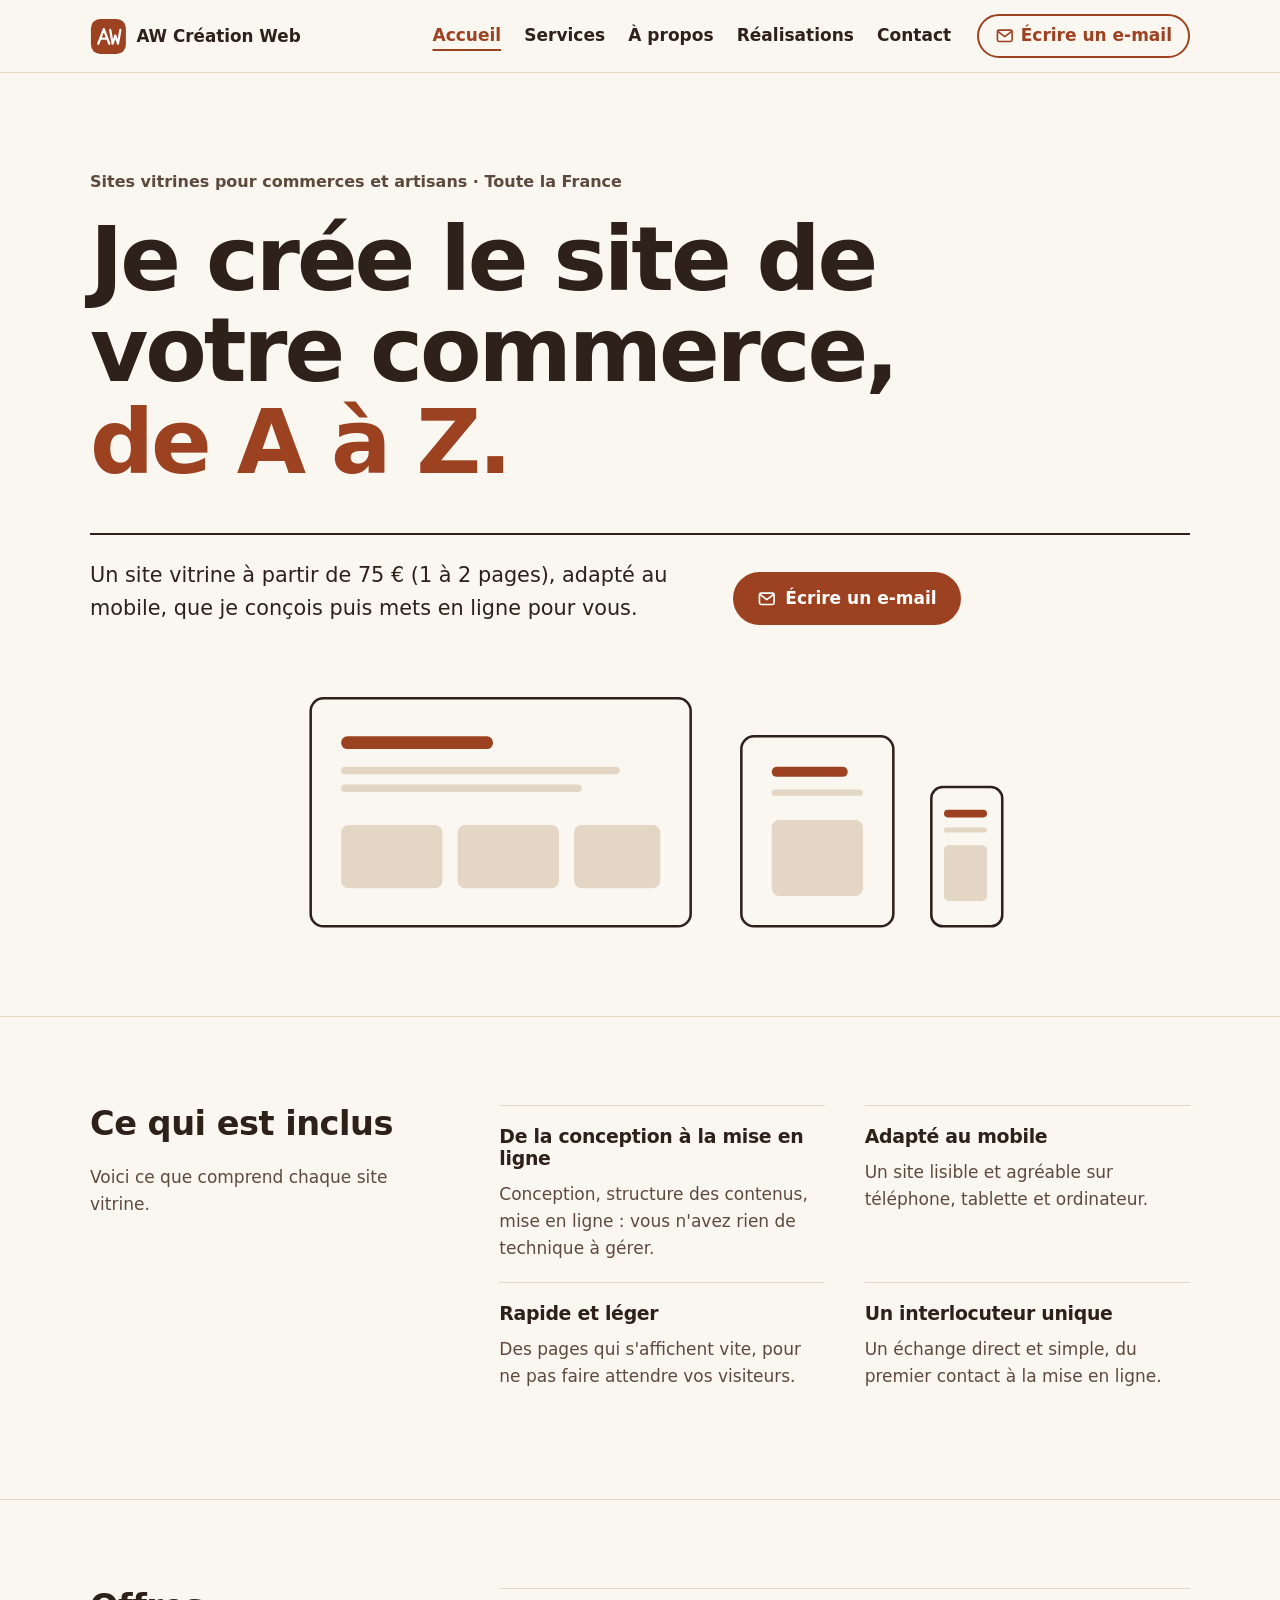
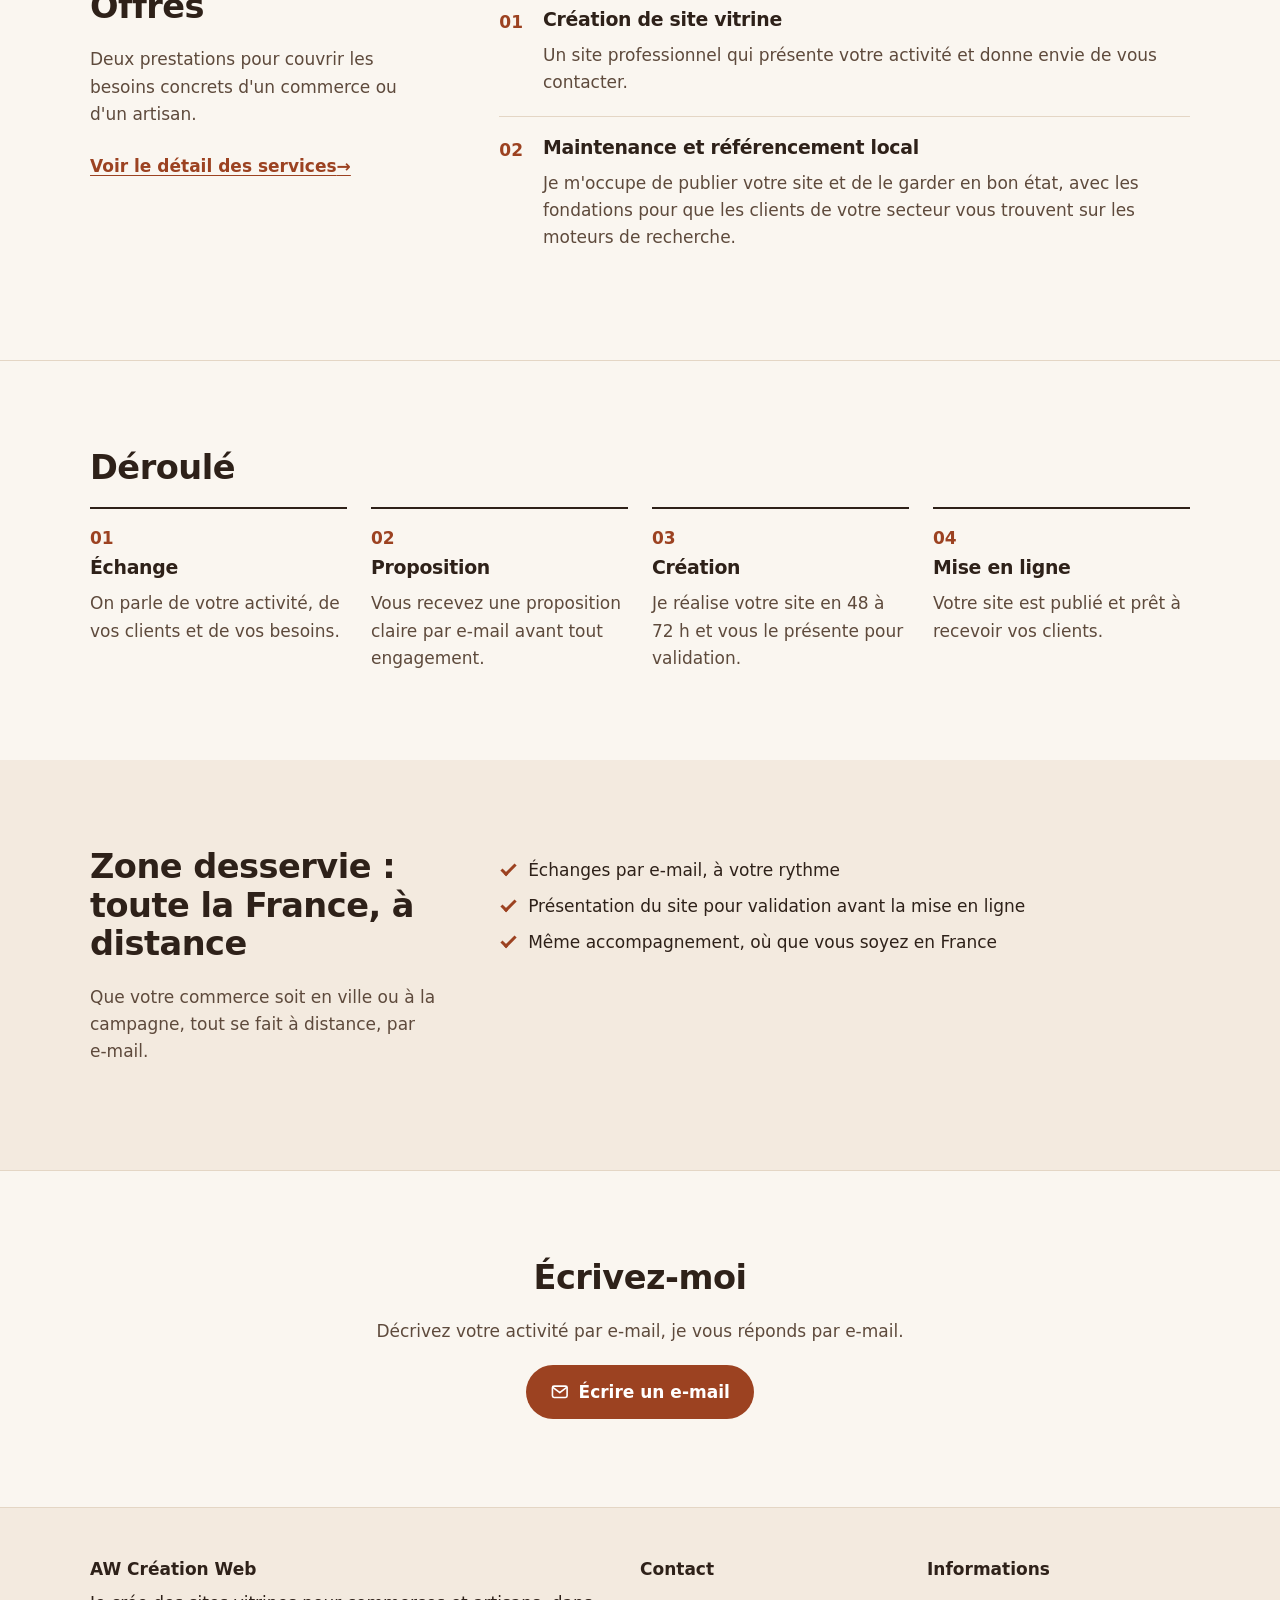
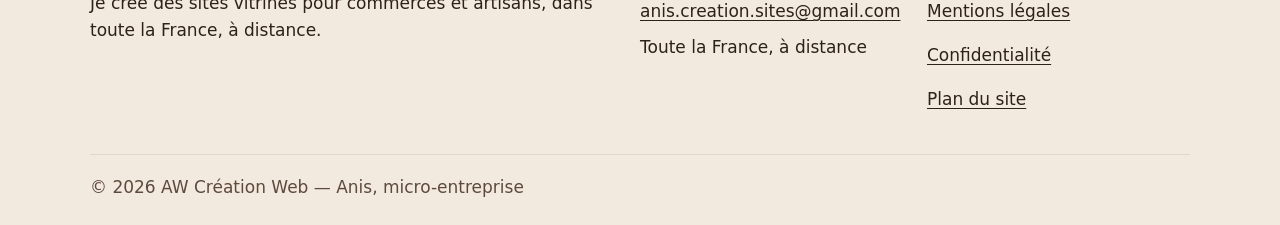
==== commit ca5b57b1: "Mise à jour des textes du site (version plus humaine)" ====
--- a/index.html
+++ b/index.html
@@ -3,14 +3,14 @@
 <head>
 <meta charset="utf-8">
 <meta name="viewport" content="width=device-width, initial-scale=1">
-<title>AW Création Web — Votre site clé en main, simple et rapide</title>
+<title>AW Création Web — Je crée le site de votre commerce, de A à Z</title>
 <meta name="description" content="Sites vitrines clés en main pour commerces et artisans, partout en France à distance : site responsive, référencement local, mise en ligne et maintenance.">
 <link rel="canonical" href="https://awcreationweb.fr/">
 <meta name="theme-color" content="#faf6f0">
 <meta property="og:type" content="website">
 <meta property="og:locale" content="fr_FR">
 <meta property="og:site_name" content="AW Création Web">
-<meta property="og:title" content="AW Création Web — Votre site clé en main, simple et rapide">
+<meta property="og:title" content="AW Création Web — Je crée le site de votre commerce, de A à Z">
 <meta property="og:description" content="Sites vitrines clés en main pour commerces et artisans, partout en France à distance : site responsive, référencement local, mise en ligne et maintenance.">
 <meta property="og:url" content="https://awcreationweb.fr/">
 <meta property="og:image" content="https://awcreationweb.fr/assets/og-image.png">
@@ -27,7 +27,7 @@
  "@type": "ProfessionalService",
  "@id": "https://awcreationweb.fr/#entreprise",
  "name": "AW Création Web",
- "slogan": "Votre site clé en main, simple et rapide",
+ "slogan": "Je crée le site de votre commerce, de A à Z",
  "description": "Création de sites vitrines clés en main pour commerces et artisans : site responsive, référencement local, mise en ligne et maintenance. Intervention dans toute la France, à distance.",
  "url": "https://awcreationweb.fr/",
  "image": "https://awcreationweb.fr/assets/og-image.png",
@@ -82,16 +82,16 @@
 <main id="contenu">
 <section class="hero" aria-labelledby="h1"><div class="wrap">
 <p class="eyebrow">Sites vitrines pour commerces et artisans · Toute la France</p>
-<h1 id="h1">Votre site clé en main, <em>simple et rapide.</em></h1>
+<h1 id="h1">Je crée le site de votre commerce, <em>de A à Z.</em></h1>
 <div class="hero-foot">
-<p class="lead">Un site vitrine clair, adapté au mobile et facile à trouver. Je m'occupe de tout, de la conception à la mise en ligne.</p>
-<div><div class="actions"><a class="btn btn-primary" href="mailto:anis.creation.sites@gmail.com"><svg class="i" viewBox="0 0 24 24" aria-hidden="true" style="fill:none;stroke:currentColor;stroke-width:2;stroke-linejoin:round;stroke-linecap:round"><rect x="3" y="5" width="18" height="14" rx="2"/><path d="m3.5 6.5 8.5 6.5 8.5-6.5"/></svg><span>Écrire un e-mail</span></a></div><p class="alt-link">ou <a href="contact.html">demandez un devis par écrit</a></p></div>
+<p class="lead">Un site vitrine à partir de 75 € (1 à 2 pages), adapté au mobile, que je conçois puis mets en ligne pour vous.</p>
+<div><div class="actions"><a class="btn btn-primary" href="mailto:anis.creation.sites@gmail.com"><svg class="i" viewBox="0 0 24 24" aria-hidden="true" style="fill:none;stroke:currentColor;stroke-width:2;stroke-linejoin:round;stroke-linecap:round"><rect x="3" y="5" width="18" height="14" rx="2"/><path d="m3.5 6.5 8.5 6.5 8.5-6.5"/></svg><span>Écrire un e-mail</span></a></div></div>
 </div>
 <svg class="hero-art" viewBox="0 0 600 220" role="img" aria-label="Illustration : un même site affiché sur ordinateur, tablette et téléphone"><g fill="none" style="stroke:var(--fg)" stroke-width="2"><rect x="40" y="20" width="300" height="180" rx="10"/><rect x="380" y="50" width="120" height="150" rx="10"/><rect x="530" y="90" width="56" height="110" rx="9"/></g><g style="fill:var(--accent)"><rect x="64" y="50" width="120" height="10" rx="5"/><rect x="404" y="74" width="60" height="8" rx="4"/><rect x="540" y="108" width="34" height="6" rx="3"/></g><g style="fill:var(--line)"><rect x="64" y="74" width="220" height="6" rx="3"/><rect x="64" y="88" width="190" height="6" rx="3"/><rect x="64" y="120" width="80" height="50" rx="6"/><rect x="156" y="120" width="80" height="50" rx="6"/><rect x="248" y="120" width="68" height="50" rx="6"/><rect x="404" y="92" width="72" height="5" rx="2.5"/><rect x="404" y="116" width="72" height="60" rx="6"/><rect x="540" y="122" width="34" height="4" rx="2"/><rect x="540" y="136" width="34" height="44" rx="4"/></g></svg>
 </div></section>
 <section class="rule" aria-labelledby="ess-t"><div class="wrap split">
-<div><h2 id="ess-t">L'essentiel, rien de plus</h2><p class="intro">Vous vous concentrez sur votre métier, je m'occupe de votre présence en ligne.</p></div>
-<ul class="feat-list"><li><h3>Clé en main</h3><p>Conception, structure des contenus, mise en ligne : vous n'avez rien de technique à gérer.</p></li><li><h3>Adapté au mobile</h3><p>Un site lisible et agréable sur téléphone, tablette et ordinateur.</p></li><li><h3>Rapide et léger</h3><p>Des pages qui s'affichent vite, pour ne pas faire attendre vos visiteurs.</p></li><li><h3>Un interlocuteur unique</h3><p>Un échange direct et simple, du premier contact à la mise en ligne.</p></li></ul>
+<div><h2 id="ess-t">Ce qui est inclus</h2><p class="intro">Voici ce que comprend chaque site vitrine.</p></div>
+<ul class="feat-list"><li><h3>De la conception à la mise en ligne</h3><p>Conception, structure des contenus, mise en ligne : vous n'avez rien de technique à gérer.</p></li><li><h3>Adapté au mobile</h3><p>Un site lisible et agréable sur téléphone, tablette et ordinateur.</p></li><li><h3>Rapide et léger</h3><p>Des pages qui s'affichent vite, pour ne pas faire attendre vos visiteurs.</p></li><li><h3>Un interlocuteur unique</h3><p>Un échange direct et simple, du premier contact à la mise en ligne.</p></li></ul>
 </div></section>
 <section class="rule" aria-labelledby="off-t"><div class="wrap split">
 <div><h2 id="off-t">Offres</h2><p class="intro">Deux prestations pour couvrir les besoins concrets d'un commerce ou d'un artisan.</p><p><a class="link-arrow" href="services.html">Voir le détail des services <span aria-hidden="true">→</span></a></p></div>
@@ -99,7 +99,7 @@
 </div></section>
 <section class="rule" aria-labelledby="dr-t"><div class="wrap">
 <h2 id="dr-t">Déroulé</h2>
-<ol class="steps"><li><h3>Échange</h3><p>On parle de votre activité, de vos clients et de vos besoins.</p></li><li><h3>Proposition</h3><p>Vous recevez un devis clair avant tout engagement.</p></li><li><h3>Création</h3><p>Je réalise votre site et vous le présente pour validation.</p></li><li><h3>Mise en ligne</h3><p>Votre site est publié et prêt à recevoir vos clients.</p></li></ol>
+<ol class="steps"><li><h3>Échange</h3><p>On parle de votre activité, de vos clients et de vos besoins.</p></li><li><h3>Proposition</h3><p>Vous recevez une proposition claire par e-mail avant tout engagement.</p></li><li><h3>Création</h3><p>Je réalise votre site en 48 à 72 h et vous le présente pour validation.</p></li><li><h3>Mise en ligne</h3><p>Votre site est publié et prêt à recevoir vos clients.</p></li></ol>
 </div></section>
 <section class="zone" id="zone" aria-labelledby="zone-t"><div class="wrap split">
 <div><h2 id="zone-t">Zone desservie : toute la France, à distance</h2>
@@ -110,14 +110,13 @@
 <li>Même accompagnement, où que vous soyez en France</li>
 </ul></div></section>
 <section class="cta-sec" aria-labelledby="cta-t"><div class="wrap narrow center">
-<h2 id="cta-t">Parlons de votre projet</h2><p>Un premier échange suffit pour définir ensemble ce dont vous avez vraiment besoin.</p>
+<h2 id="cta-t">Écrivez-moi</h2><p>Décrivez votre activité par e-mail, je vous réponds par e-mail.</p>
 <div class="actions"><a class="btn btn-primary" href="mailto:anis.creation.sites@gmail.com"><svg class="i" viewBox="0 0 24 24" aria-hidden="true" style="fill:none;stroke:currentColor;stroke-width:2;stroke-linejoin:round;stroke-linecap:round"><rect x="3" y="5" width="18" height="14" rx="2"/><path d="m3.5 6.5 8.5 6.5 8.5-6.5"/></svg><span>Écrire un e-mail</span></a></div>
-<p class="alt-link">ou <a href="contact.html">demandez un devis sur la page contact</a></p>
 </div></section>
 </main>
 <footer class="site-footer">
  <div class="wrap foot-grid">
-  <div><p class="foot-title">AW Création Web</p><p>Votre site clé en main, simple et rapide. Création de sites vitrines pour commerces et artisans, dans toute la France, à distance.</p></div>
+  <div><p class="foot-title">AW Création Web</p><p>Je crée des sites vitrines pour commerces et artisans, dans toute la France, à distance.</p></div>
   <div><p class="foot-title">Contact</p><ul><li><a href="mailto:anis.creation.sites@gmail.com">anis.creation.sites@gmail.com</a></li><li>Toute la France, à distance</li></ul></div>
   <div><p class="foot-title">Informations</p><ul><li><a href="mentions-legales.html">Mentions légales</a></li><li><a href="mentions-legales.html#confidentialite">Confidentialité</a></li><li><a href="sitemap.xml">Plan du site</a></li></ul></div>
  </div>
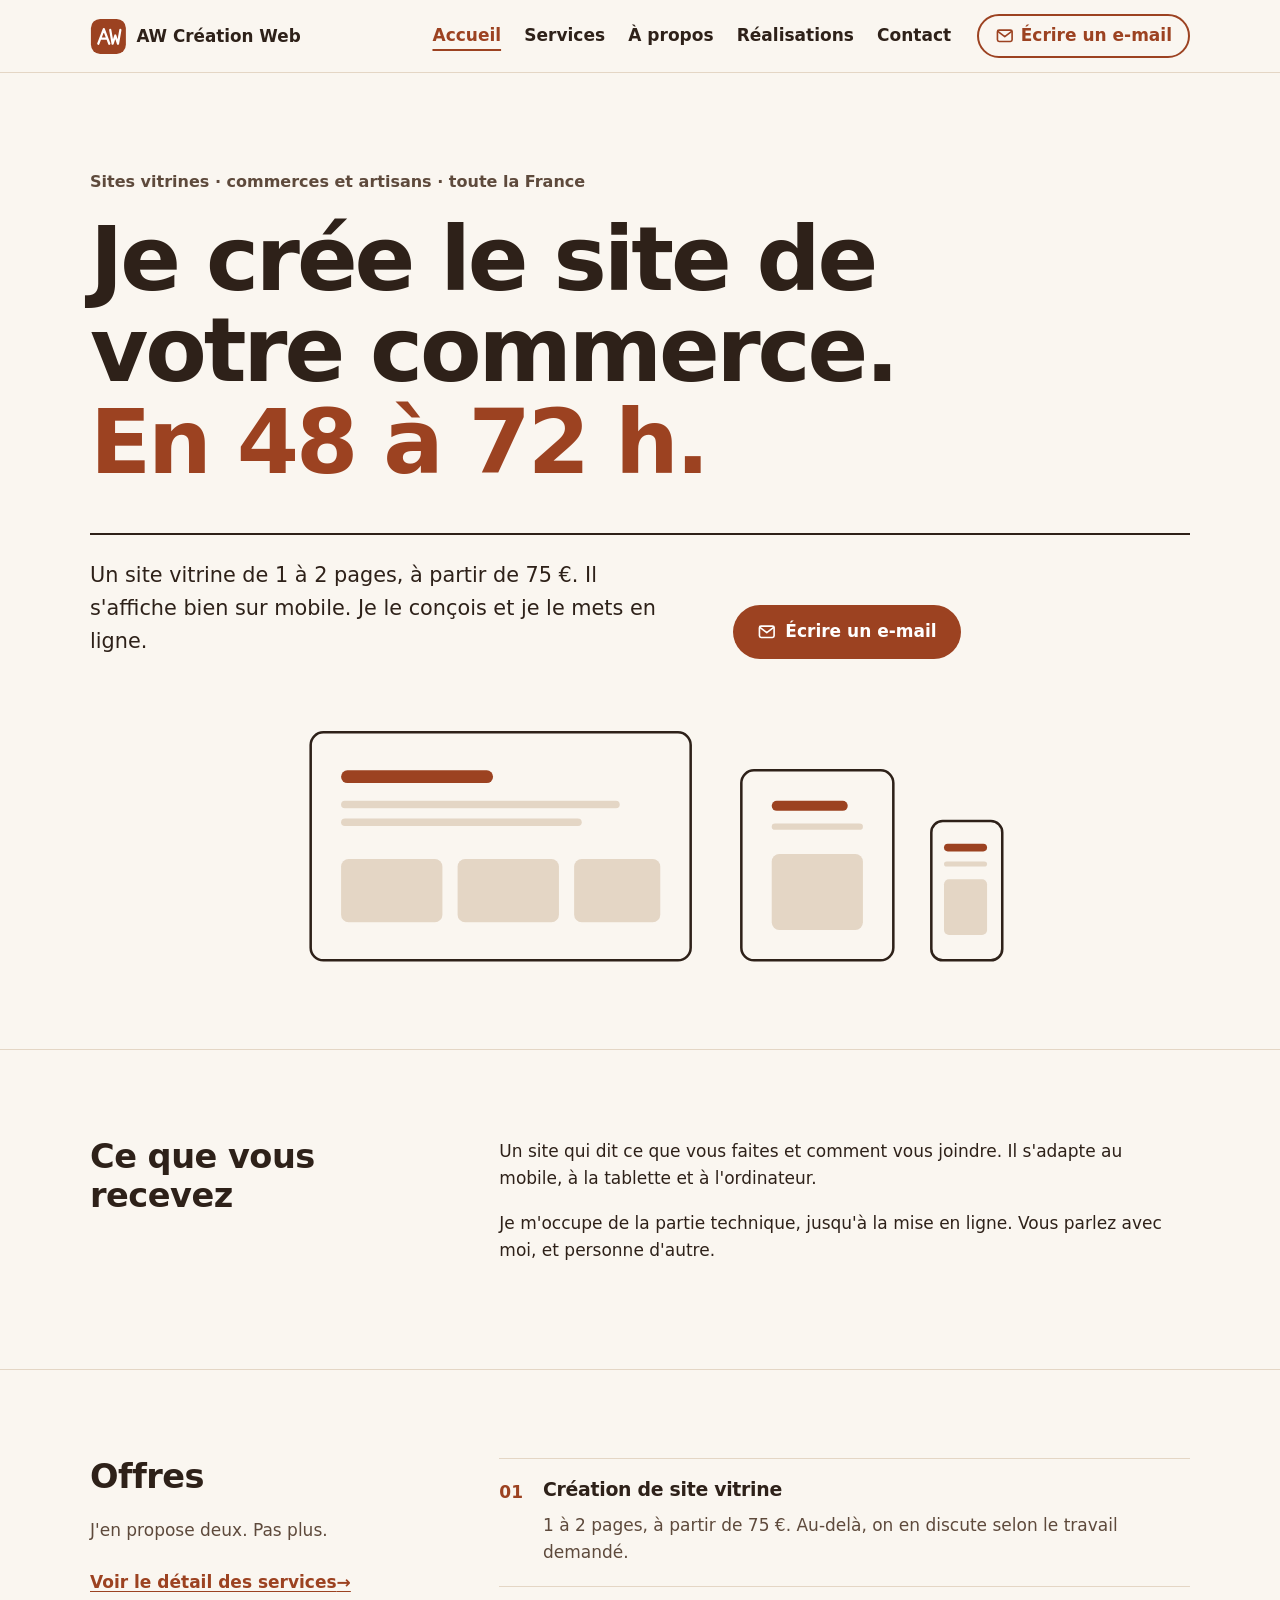
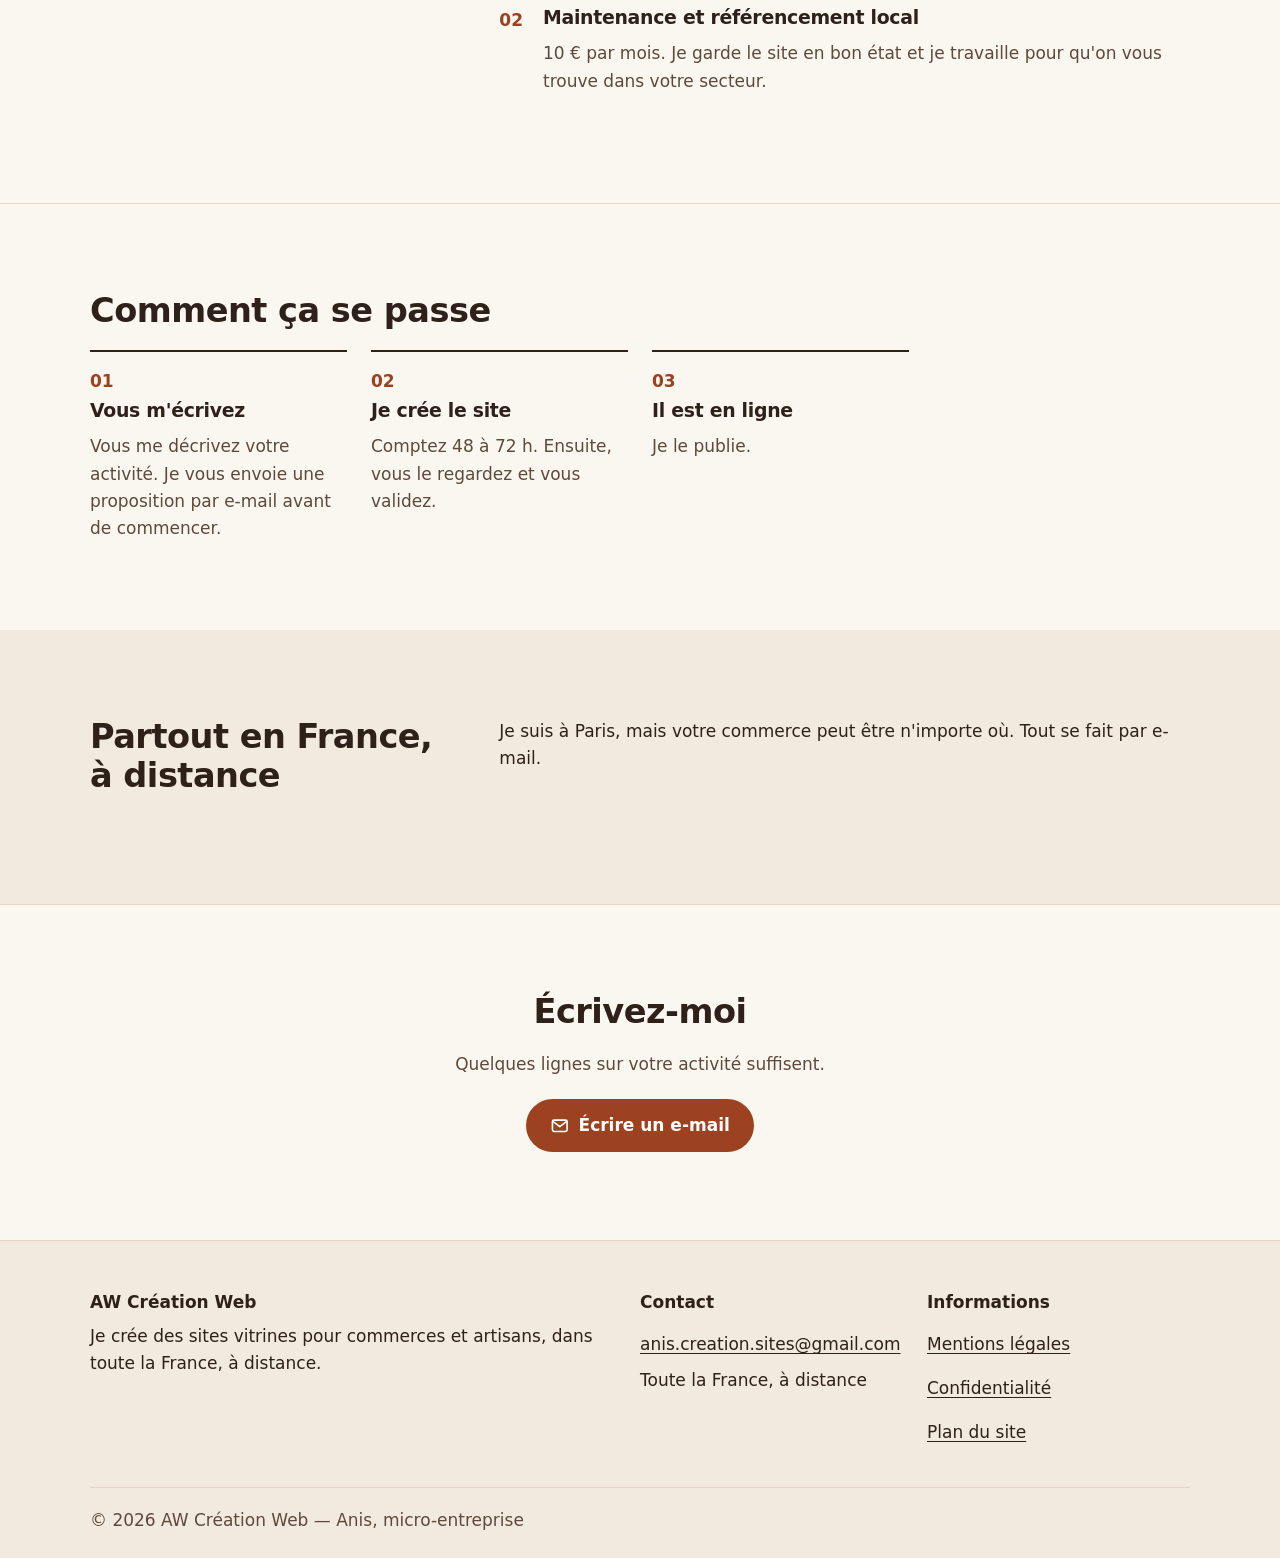
==== commit 7375d95b: "Textes plus directs, maquettes neutres et aperçus à jour" ====
--- a/index.html
+++ b/index.html
@@ -3,21 +3,21 @@
 <head>
 <meta charset="utf-8">
 <meta name="viewport" content="width=device-width, initial-scale=1">
-<title>AW Création Web — Je crée le site de votre commerce, de A à Z</title>
-<meta name="description" content="Sites vitrines clés en main pour commerces et artisans, partout en France à distance : site responsive, référencement local, mise en ligne et maintenance.">
+<title>AW Création Web — Je crée le site de votre commerce</title>
+<meta name="description" content="Je suis Anis, étudiant en école d'ingénieur à Paris. Je crée des sites vitrines pour commerces et artisans, à distance : dès 75 €, prêts en 48 à 72 h.">
 <link rel="canonical" href="https://awcreationweb.fr/">
 <meta name="theme-color" content="#faf6f0">
 <meta property="og:type" content="website">
 <meta property="og:locale" content="fr_FR">
 <meta property="og:site_name" content="AW Création Web">
-<meta property="og:title" content="AW Création Web — Je crée le site de votre commerce, de A à Z">
-<meta property="og:description" content="Sites vitrines clés en main pour commerces et artisans, partout en France à distance : site responsive, référencement local, mise en ligne et maintenance.">
+<meta property="og:title" content="AW Création Web — Je crée le site de votre commerce">
+<meta property="og:description" content="Je suis Anis, étudiant en école d'ingénieur à Paris. Je crée des sites vitrines pour commerces et artisans, à distance : dès 75 €, prêts en 48 à 72 h.">
 <meta property="og:url" content="https://awcreationweb.fr/">
 <meta property="og:image" content="https://awcreationweb.fr/assets/og-image.png">
 <meta property="og:image:type" content="image/png">
 <meta property="og:image:width" content="1200">
 <meta property="og:image:height" content="630">
-<meta property="og:image:alt" content="AW Création Web — Votre site clé en main, simple et rapide">
+<meta property="og:image:alt" content="AW Création Web — Le site de votre commerce, prêt en 48 à 72 h">
 <meta name="twitter:card" content="summary_large_image">
 <link rel="icon" href="assets/favicon.svg" type="image/svg+xml">
 <link rel="stylesheet" href="assets/style.css">
@@ -27,8 +27,8 @@
  "@type": "ProfessionalService",
  "@id": "https://awcreationweb.fr/#entreprise",
  "name": "AW Création Web",
- "slogan": "Je crée le site de votre commerce, de A à Z",
- "description": "Création de sites vitrines clés en main pour commerces et artisans : site responsive, référencement local, mise en ligne et maintenance. Intervention dans toute la France, à distance.",
+ "slogan": "Je crée le site de votre commerce",
+ "description": "Création de sites vitrines adaptés au mobile pour commerces et artisans, avec mise en ligne, maintenance et référencement local. Partout en France, à distance.",
  "url": "https://awcreationweb.fr/",
  "image": "https://awcreationweb.fr/assets/og-image.png",
  "logo": "https://awcreationweb.fr/assets/favicon.svg",
@@ -81,36 +81,31 @@
 </header>
 <main id="contenu">
 <section class="hero" aria-labelledby="h1"><div class="wrap">
-<p class="eyebrow">Sites vitrines pour commerces et artisans · Toute la France</p>
-<h1 id="h1">Je crée le site de votre commerce, <em>de A à Z.</em></h1>
+<p class="eyebrow">Sites vitrines · commerces et artisans · toute la France</p>
+<h1 id="h1">Je crée le site de votre commerce. <em>En 48 à 72 h.</em></h1>
 <div class="hero-foot">
-<p class="lead">Un site vitrine à partir de 75 € (1 à 2 pages), adapté au mobile, que je conçois puis mets en ligne pour vous.</p>
+<p class="lead">Un site vitrine de 1 à 2 pages, à partir de 75 €. Il s'affiche bien sur mobile. Je le conçois et je le mets en ligne.</p>
 <div><div class="actions"><a class="btn btn-primary" href="mailto:anis.creation.sites@gmail.com"><svg class="i" viewBox="0 0 24 24" aria-hidden="true" style="fill:none;stroke:currentColor;stroke-width:2;stroke-linejoin:round;stroke-linecap:round"><rect x="3" y="5" width="18" height="14" rx="2"/><path d="m3.5 6.5 8.5 6.5 8.5-6.5"/></svg><span>Écrire un e-mail</span></a></div></div>
 </div>
-<svg class="hero-art" viewBox="0 0 600 220" role="img" aria-label="Illustration : un même site affiché sur ordinateur, tablette et téléphone"><g fill="none" style="stroke:var(--fg)" stroke-width="2"><rect x="40" y="20" width="300" height="180" rx="10"/><rect x="380" y="50" width="120" height="150" rx="10"/><rect x="530" y="90" width="56" height="110" rx="9"/></g><g style="fill:var(--accent)"><rect x="64" y="50" width="120" height="10" rx="5"/><rect x="404" y="74" width="60" height="8" rx="4"/><rect x="540" y="108" width="34" height="6" rx="3"/></g><g style="fill:var(--line)"><rect x="64" y="74" width="220" height="6" rx="3"/><rect x="64" y="88" width="190" height="6" rx="3"/><rect x="64" y="120" width="80" height="50" rx="6"/><rect x="156" y="120" width="80" height="50" rx="6"/><rect x="248" y="120" width="68" height="50" rx="6"/><rect x="404" y="92" width="72" height="5" rx="2.5"/><rect x="404" y="116" width="72" height="60" rx="6"/><rect x="540" y="122" width="34" height="4" rx="2"/><rect x="540" y="136" width="34" height="44" rx="4"/></g></svg>
+<svg class="hero-art" viewBox="0 0 600 220" role="img" aria-label="Illustration : un même site affiché sur ordinateur, tablette et mobile"><g fill="none" style="stroke:var(--fg)" stroke-width="2"><rect x="40" y="20" width="300" height="180" rx="10"/><rect x="380" y="50" width="120" height="150" rx="10"/><rect x="530" y="90" width="56" height="110" rx="9"/></g><g style="fill:var(--accent)"><rect x="64" y="50" width="120" height="10" rx="5"/><rect x="404" y="74" width="60" height="8" rx="4"/><rect x="540" y="108" width="34" height="6" rx="3"/></g><g style="fill:var(--line)"><rect x="64" y="74" width="220" height="6" rx="3"/><rect x="64" y="88" width="190" height="6" rx="3"/><rect x="64" y="120" width="80" height="50" rx="6"/><rect x="156" y="120" width="80" height="50" rx="6"/><rect x="248" y="120" width="68" height="50" rx="6"/><rect x="404" y="92" width="72" height="5" rx="2.5"/><rect x="404" y="116" width="72" height="60" rx="6"/><rect x="540" y="122" width="34" height="4" rx="2"/><rect x="540" y="136" width="34" height="44" rx="4"/></g></svg>
 </div></section>
 <section class="rule" aria-labelledby="ess-t"><div class="wrap split">
-<div><h2 id="ess-t">Ce qui est inclus</h2><p class="intro">Voici ce que comprend chaque site vitrine.</p></div>
-<ul class="feat-list"><li><h3>De la conception à la mise en ligne</h3><p>Conception, structure des contenus, mise en ligne : vous n'avez rien de technique à gérer.</p></li><li><h3>Adapté au mobile</h3><p>Un site lisible et agréable sur téléphone, tablette et ordinateur.</p></li><li><h3>Rapide et léger</h3><p>Des pages qui s'affichent vite, pour ne pas faire attendre vos visiteurs.</p></li><li><h3>Un interlocuteur unique</h3><p>Un échange direct et simple, du premier contact à la mise en ligne.</p></li></ul>
+<div><h2 id="ess-t">Ce que vous recevez</h2></div>
+<div class="prose"><p>Un site qui dit ce que vous faites et comment vous joindre. Il s'adapte au mobile, à la tablette et à l'ordinateur.</p><p>Je m'occupe de la partie technique, jusqu'à la mise en ligne. Vous parlez avec moi, et personne d'autre.</p></div>
 </div></section>
 <section class="rule" aria-labelledby="off-t"><div class="wrap split">
-<div><h2 id="off-t">Offres</h2><p class="intro">Deux prestations pour couvrir les besoins concrets d'un commerce ou d'un artisan.</p><p><a class="link-arrow" href="services.html">Voir le détail des services <span aria-hidden="true">→</span></a></p></div>
-<ol class="off-list"><li><span class="num" aria-hidden="true">01</span><div><h3>Création de site vitrine</h3><p>Un site professionnel qui présente votre activité et donne envie de vous contacter.</p></div></li><li><span class="num" aria-hidden="true">02</span><div><h3>Maintenance et référencement local</h3><p>Je m'occupe de publier votre site et de le garder en bon état, avec les fondations pour que les clients de votre secteur vous trouvent sur les moteurs de recherche.</p></div></li></ol>
+<div><h2 id="off-t">Offres</h2><p class="intro">J'en propose deux. Pas plus.</p><p><a class="link-arrow" href="services.html">Voir le détail des services <span aria-hidden="true">→</span></a></p></div>
+<ol class="off-list"><li><span class="num" aria-hidden="true">01</span><div><h3>Création de site vitrine</h3><p>1 à 2 pages, à partir de 75 €. Au-delà, on en discute selon le travail demandé.</p></div></li><li><span class="num" aria-hidden="true">02</span><div><h3>Maintenance et référencement local</h3><p>10 € par mois. Je garde le site en bon état et je travaille pour qu'on vous trouve dans votre secteur.</p></div></li></ol>
 </div></section>
 <section class="rule" aria-labelledby="dr-t"><div class="wrap">
-<h2 id="dr-t">Déroulé</h2>
-<ol class="steps"><li><h3>Échange</h3><p>On parle de votre activité, de vos clients et de vos besoins.</p></li><li><h3>Proposition</h3><p>Vous recevez une proposition claire par e-mail avant tout engagement.</p></li><li><h3>Création</h3><p>Je réalise votre site en 48 à 72 h et vous le présente pour validation.</p></li><li><h3>Mise en ligne</h3><p>Votre site est publié et prêt à recevoir vos clients.</p></li></ol>
+<h2 id="dr-t">Comment ça se passe</h2>
+<ol class="steps"><li><h3>Vous m'écrivez</h3><p>Vous me décrivez votre activité. Je vous envoie une proposition par e-mail avant de commencer.</p></li><li><h3>Je crée le site</h3><p>Comptez 48 à 72 h. Ensuite, vous le regardez et vous validez.</p></li><li><h3>Il est en ligne</h3><p>Je le publie.</p></li></ol>
 </div></section>
 <section class="zone" id="zone" aria-labelledby="zone-t"><div class="wrap split">
-<div><h2 id="zone-t">Zone desservie : toute la France, à distance</h2>
-<p class="intro">Que votre commerce soit en ville ou à la campagne, tout se fait à distance, par e-mail.</p></div>
-<ul class="check big">
-<li>Échanges par e-mail, à votre rythme</li>
-<li>Présentation du site pour validation avant la mise en ligne</li>
-<li>Même accompagnement, où que vous soyez en France</li>
-</ul></div></section>
+<div><h2 id="zone-t">Partout en France, à distance</h2></div>
+<div class="prose"><p>Je suis à Paris, mais votre commerce peut être n'importe où. Tout se fait par e-mail.</p></div></div></section>
 <section class="cta-sec" aria-labelledby="cta-t"><div class="wrap narrow center">
-<h2 id="cta-t">Écrivez-moi</h2><p>Décrivez votre activité par e-mail, je vous réponds par e-mail.</p>
+<h2 id="cta-t">Écrivez-moi</h2><p>Quelques lignes sur votre activité suffisent.</p>
 <div class="actions"><a class="btn btn-primary" href="mailto:anis.creation.sites@gmail.com"><svg class="i" viewBox="0 0 24 24" aria-hidden="true" style="fill:none;stroke:currentColor;stroke-width:2;stroke-linejoin:round;stroke-linecap:round"><rect x="3" y="5" width="18" height="14" rx="2"/><path d="m3.5 6.5 8.5 6.5 8.5-6.5"/></svg><span>Écrire un e-mail</span></a></div>
 </div></section>
 </main>
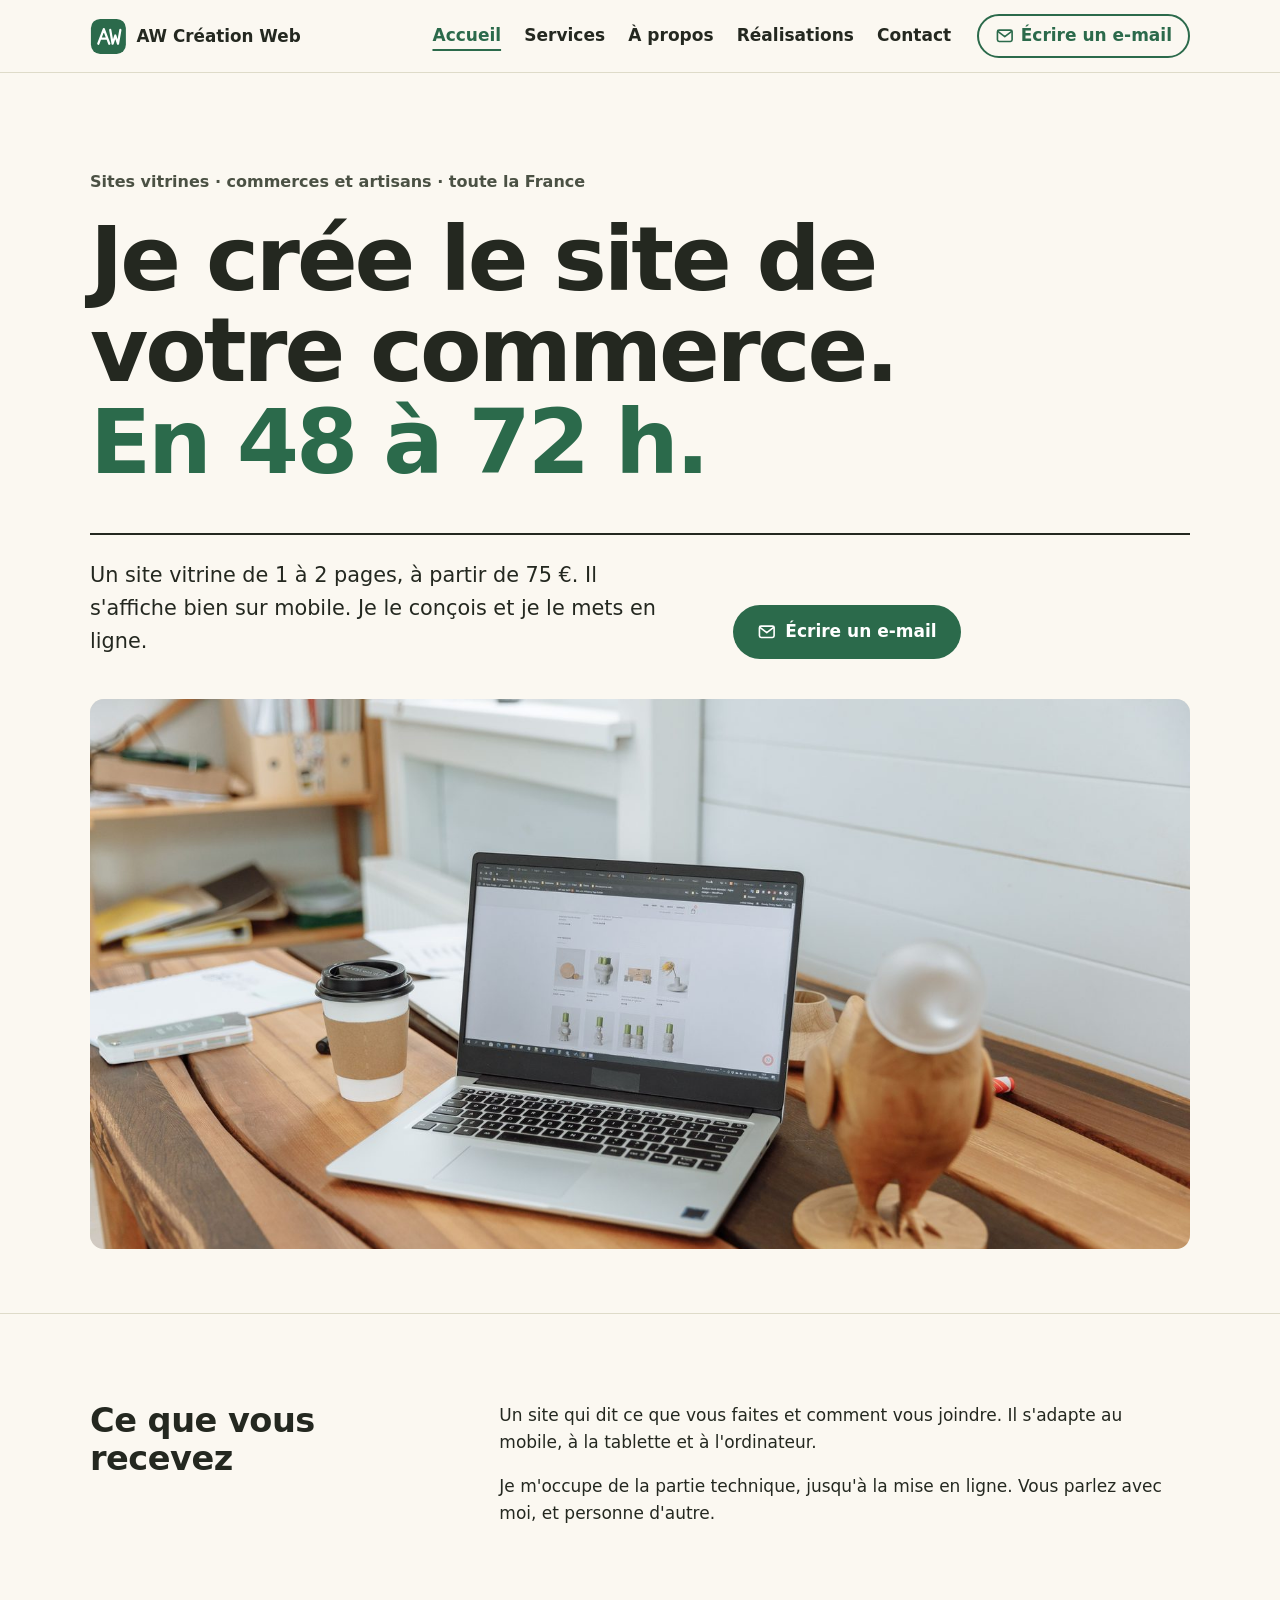
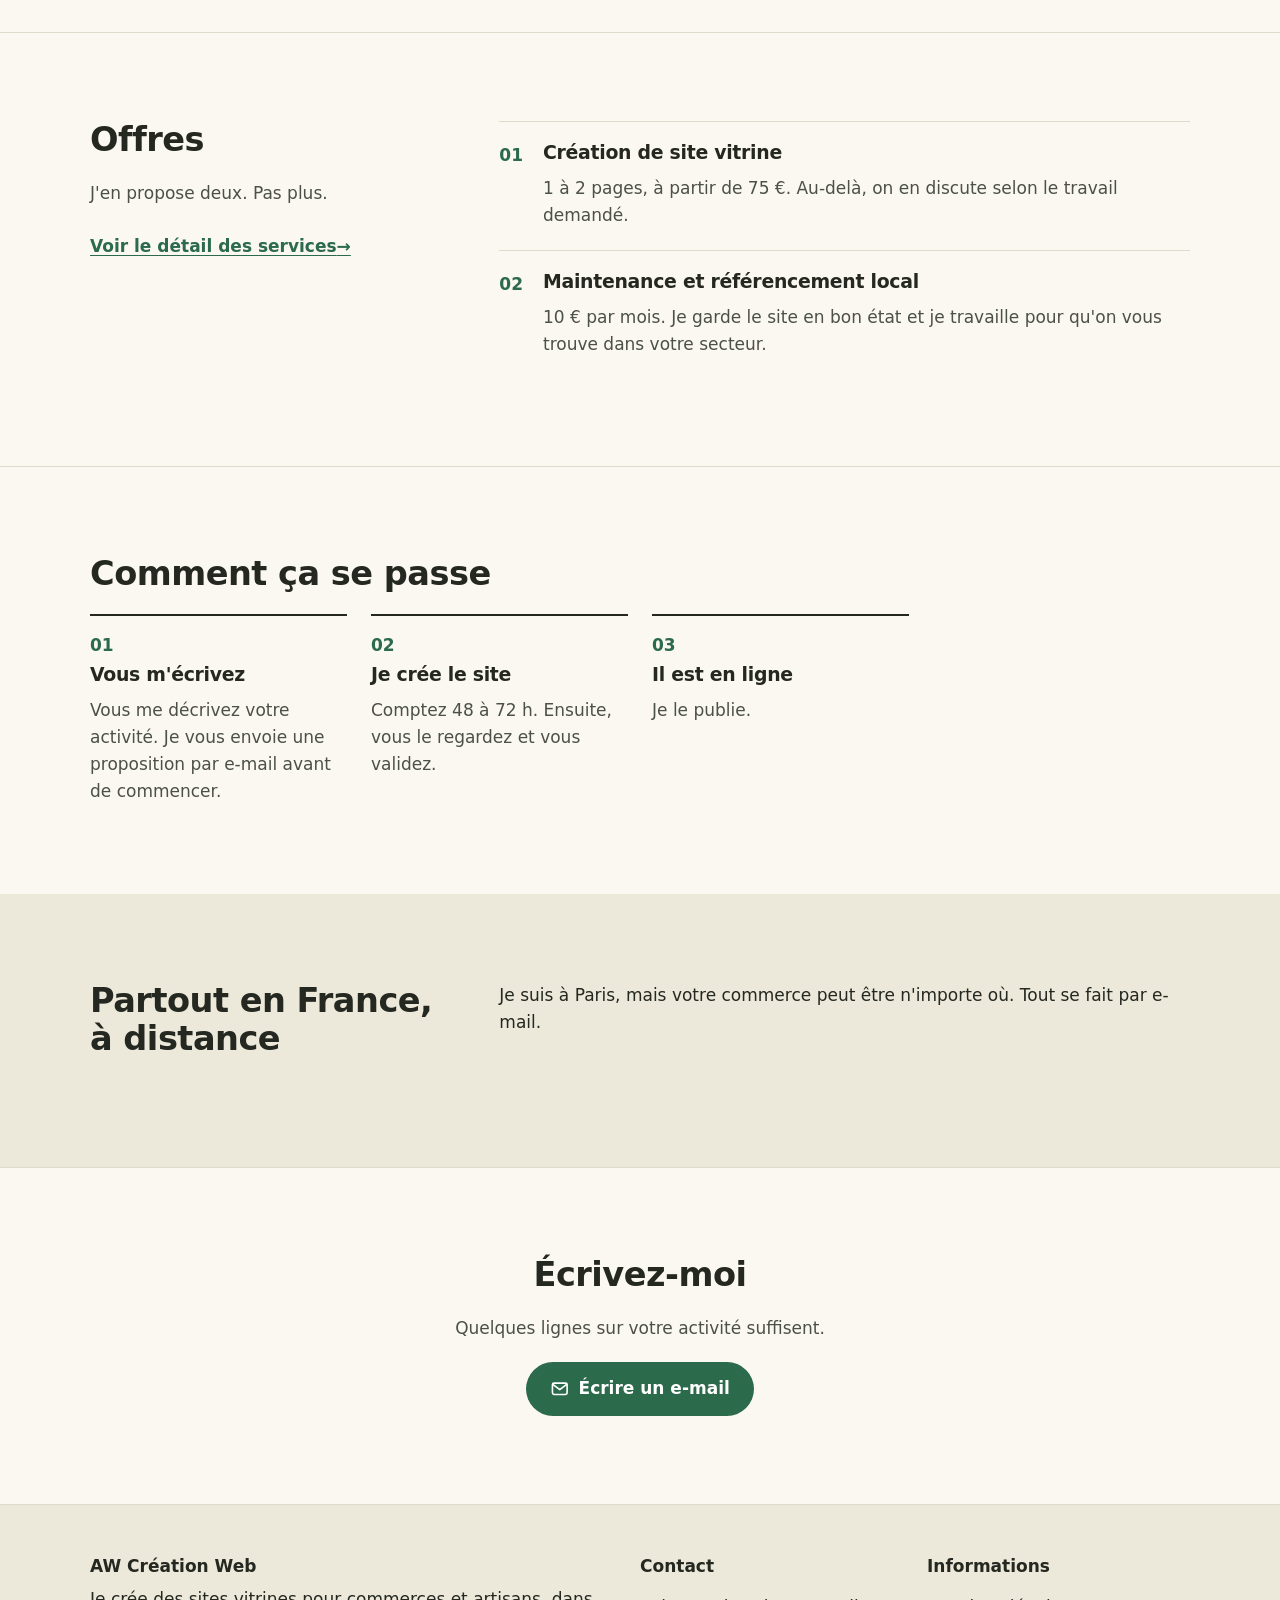
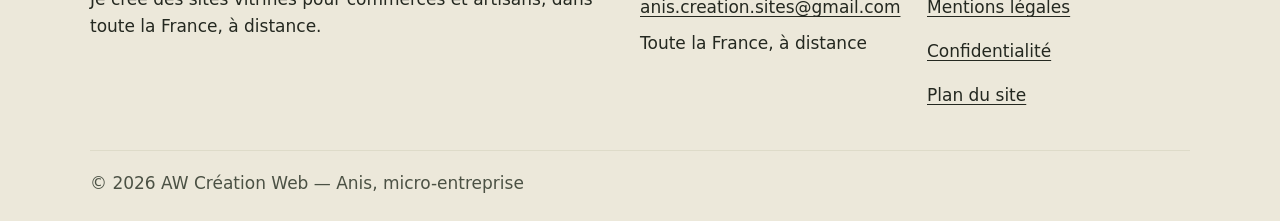
==== commit 4985a9a2: "Vraies photos sur l'accueil et les maquettes, crédits photos" ====
--- a/index.html
+++ b/index.html
@@ -6,7 +6,7 @@
 <title>AW Création Web — Je crée le site de votre commerce</title>
 <meta name="description" content="Je suis Anis, étudiant en école d'ingénieur à Paris. Je crée des sites vitrines pour commerces et artisans, à distance : dès 75 €, prêts en 48 à 72 h.">
 <link rel="canonical" href="https://awcreationweb.fr/">
-<meta name="theme-color" content="#faf6f0">
+<meta name="theme-color" content="#fbf8f1">
 <meta property="og:type" content="website">
 <meta property="og:locale" content="fr_FR">
 <meta property="og:site_name" content="AW Création Web">
@@ -87,7 +87,7 @@
 <p class="lead">Un site vitrine de 1 à 2 pages, à partir de 75 €. Il s'affiche bien sur mobile. Je le conçois et je le mets en ligne.</p>
 <div><div class="actions"><a class="btn btn-primary" href="mailto:anis.creation.sites@gmail.com"><svg class="i" viewBox="0 0 24 24" aria-hidden="true" style="fill:none;stroke:currentColor;stroke-width:2;stroke-linejoin:round;stroke-linecap:round"><rect x="3" y="5" width="18" height="14" rx="2"/><path d="m3.5 6.5 8.5 6.5 8.5-6.5"/></svg><span>Écrire un e-mail</span></a></div></div>
 </div>
-<svg class="hero-art" viewBox="0 0 600 220" role="img" aria-label="Illustration : un même site affiché sur ordinateur, tablette et mobile"><g fill="none" style="stroke:var(--fg)" stroke-width="2"><rect x="40" y="20" width="300" height="180" rx="10"/><rect x="380" y="50" width="120" height="150" rx="10"/><rect x="530" y="90" width="56" height="110" rx="9"/></g><g style="fill:var(--accent)"><rect x="64" y="50" width="120" height="10" rx="5"/><rect x="404" y="74" width="60" height="8" rx="4"/><rect x="540" y="108" width="34" height="6" rx="3"/></g><g style="fill:var(--line)"><rect x="64" y="74" width="220" height="6" rx="3"/><rect x="64" y="88" width="190" height="6" rx="3"/><rect x="64" y="120" width="80" height="50" rx="6"/><rect x="156" y="120" width="80" height="50" rx="6"/><rect x="248" y="120" width="68" height="50" rx="6"/><rect x="404" y="92" width="72" height="5" rx="2.5"/><rect x="404" y="116" width="72" height="60" rx="6"/><rect x="540" y="122" width="34" height="4" rx="2"/><rect x="540" y="136" width="34" height="44" rx="4"/></g></svg>
+<figure class="hero-photo"><img src="assets/photos/accueil-ordinateur-site-vitrine.jpg" width="1600" height="1067" loading="lazy" decoding="async" alt="Ordinateur portable posé sur un bureau en bois clair, affichant la page produits d'une boutique en ligne, à côté d'un gobelet de café (photo d'illustration, ce n'est pas un site réalisé par AW Création Web)"></figure>
 </div></section>
 <section class="rule" aria-labelledby="ess-t"><div class="wrap split">
 <div><h2 id="ess-t">Ce que vous recevez</h2></div>
--- a/assets/style.css
+++ b/assets/style.css
@@ -4,15 +4,15 @@
    (voir README.md). Une seule couleur d'accent.
    ========================================================= */
 :root{
-  --bg:#faf6f0;          /* fond de page (clair, chaud) */
-  --surface:#fffdf9;     /* panneaux, champs */
-  --soft:#f3eadf;        /* zones légèrement teintées */
-  --fg:#2e2119;          /* texte principal */
-  --muted:#5e4a3c;       /* texte secondaire (AA sur --bg et --soft) */
-  --line:#e4d6c5;        /* filets */
-  --line-strong:#8c7260; /* bordures de champs (≥3:1) */
-  --accent:#9c4221;      /* L'UNIQUE couleur d'accent (boutons, liens, focus) */
-  --accent-hover:#7f3418;/* accent foncé au survol */
+  --bg:#fbf8f1;          /* fond de page (clair, chaud) */
+  --surface:#fffefb;     /* panneaux, champs */
+  --soft:#ece8da;        /* zones légèrement teintées */
+  --fg:#242820;          /* texte principal */
+  --muted:#4b5144;       /* texte secondaire (AA sur --bg et --soft) */
+  --line:#dedbc9;        /* filets */
+  --line-strong:#7b8070; /* bordures de champs (≥3:1) */
+  --accent:#2b6a4b;      /* L'UNIQUE couleur d'accent (boutons, liens, focus) */
+  --accent-hover:#1e5039;/* accent foncé au survol */
   --accent-fg:#ffffff;   /* texte posé sur l'accent */
   --todo-bg:#fff0b3;     /* surlignage des [à compléter] */
   --font:system-ui,-apple-system,"Segoe UI",Roboto,"Helvetica Neue",Arial,sans-serif;
@@ -80,6 +80,10 @@
 .lead{font-size:clamp(1.12rem,2.2vw,1.3rem);color:var(--fg);max-width:52ch;margin:0}
 .hero-foot .actions{margin-top:0}
 .hero-art{margin:3rem auto 0;max-width:760px;width:100%}
+.hero-photo{margin:2.5rem 0 0}
+.hero-photo img{display:block;width:100%;height:auto;aspect-ratio:2/1;object-fit:cover;object-position:50% 20%;border-radius:var(--radius);background:var(--soft)}
+@media (max-width:600px){.hero-photo img{aspect-ratio:3/2}}
+.credits li{margin-bottom:.6rem}
 /* Listes (style Épure) */
 .feat-list,.off-list{list-style:none;padding:0;margin:0}
 @media (min-width:640px){.feat-list{display:grid;grid-template-columns:1fr 1fr;column-gap:2.5rem}}
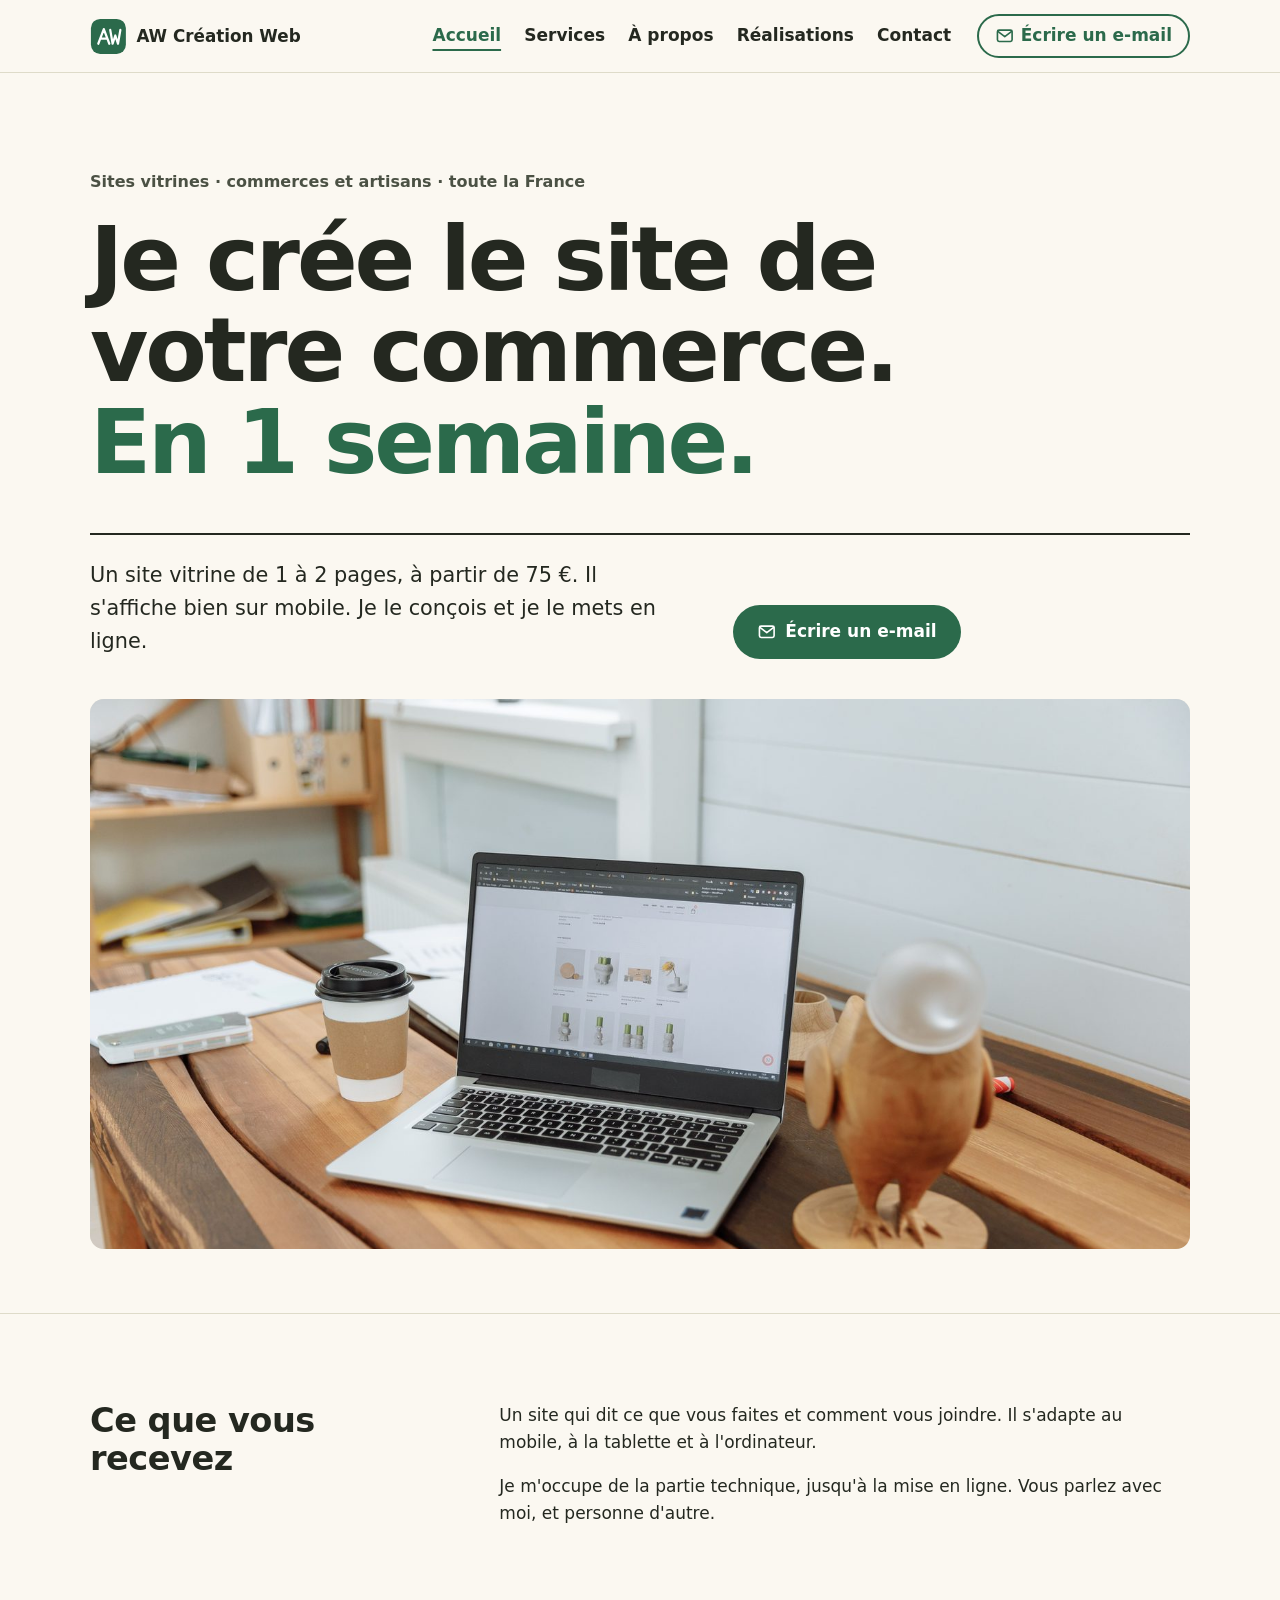
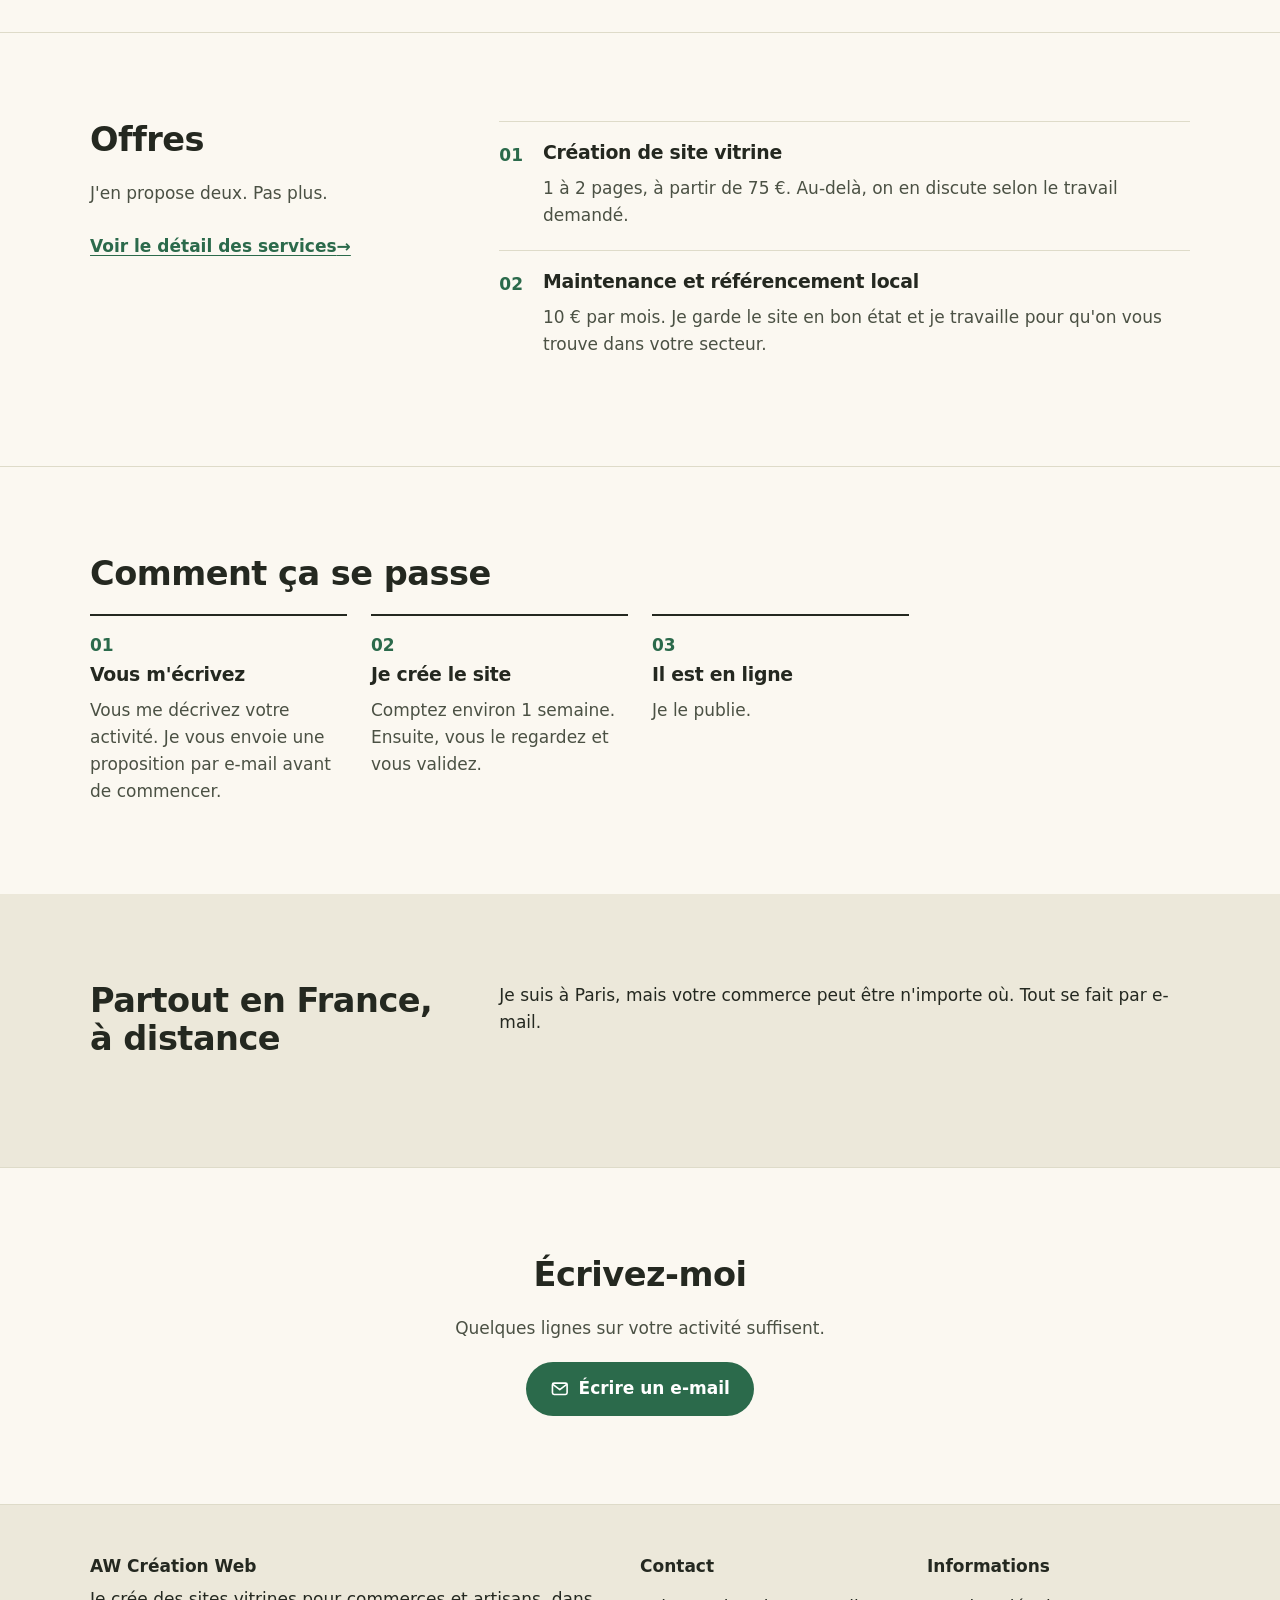
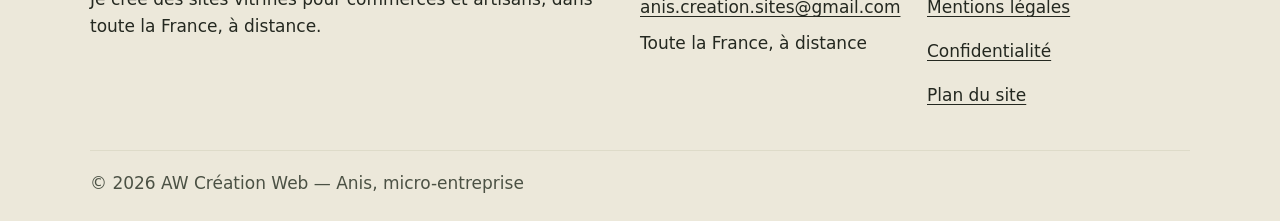
==== commit ab55fe89: "Délai de création : 1 semaine" ====
--- a/index.html
+++ b/index.html
@@ -4,20 +4,20 @@
 <meta charset="utf-8">
 <meta name="viewport" content="width=device-width, initial-scale=1">
 <title>AW Création Web — Je crée le site de votre commerce</title>
-<meta name="description" content="Je suis Anis, étudiant en école d'ingénieur à Paris. Je crée des sites vitrines pour commerces et artisans, à distance : dès 75 €, prêts en 48 à 72 h.">
+<meta name="description" content="Je suis Anis, étudiant en école d'ingénieur à Paris. Je crée des sites vitrines pour commerces et artisans, à distance : dès 75 €, prêts en 1 semaine.">
 <link rel="canonical" href="https://awcreationweb.fr/">
 <meta name="theme-color" content="#fbf8f1">
 <meta property="og:type" content="website">
 <meta property="og:locale" content="fr_FR">
 <meta property="og:site_name" content="AW Création Web">
 <meta property="og:title" content="AW Création Web — Je crée le site de votre commerce">
-<meta property="og:description" content="Je suis Anis, étudiant en école d'ingénieur à Paris. Je crée des sites vitrines pour commerces et artisans, à distance : dès 75 €, prêts en 48 à 72 h.">
+<meta property="og:description" content="Je suis Anis, étudiant en école d'ingénieur à Paris. Je crée des sites vitrines pour commerces et artisans, à distance : dès 75 €, prêts en 1 semaine.">
 <meta property="og:url" content="https://awcreationweb.fr/">
 <meta property="og:image" content="https://awcreationweb.fr/assets/og-image.png">
 <meta property="og:image:type" content="image/png">
 <meta property="og:image:width" content="1200">
 <meta property="og:image:height" content="630">
-<meta property="og:image:alt" content="AW Création Web — Le site de votre commerce, prêt en 48 à 72 h">
+<meta property="og:image:alt" content="AW Création Web — Le site de votre commerce, prêt en 1 semaine">
 <meta name="twitter:card" content="summary_large_image">
 <link rel="icon" href="assets/favicon.svg" type="image/svg+xml">
 <link rel="stylesheet" href="assets/style.css">
@@ -82,7 +82,7 @@
 <main id="contenu">
 <section class="hero" aria-labelledby="h1"><div class="wrap">
 <p class="eyebrow">Sites vitrines · commerces et artisans · toute la France</p>
-<h1 id="h1">Je crée le site de votre commerce. <em>En 48 à 72 h.</em></h1>
+<h1 id="h1">Je crée le site de votre commerce. <em>En 1 semaine.</em></h1>
 <div class="hero-foot">
 <p class="lead">Un site vitrine de 1 à 2 pages, à partir de 75 €. Il s'affiche bien sur mobile. Je le conçois et je le mets en ligne.</p>
 <div><div class="actions"><a class="btn btn-primary" href="mailto:anis.creation.sites@gmail.com"><svg class="i" viewBox="0 0 24 24" aria-hidden="true" style="fill:none;stroke:currentColor;stroke-width:2;stroke-linejoin:round;stroke-linecap:round"><rect x="3" y="5" width="18" height="14" rx="2"/><path d="m3.5 6.5 8.5 6.5 8.5-6.5"/></svg><span>Écrire un e-mail</span></a></div></div>
@@ -99,7 +99,7 @@
 </div></section>
 <section class="rule" aria-labelledby="dr-t"><div class="wrap">
 <h2 id="dr-t">Comment ça se passe</h2>
-<ol class="steps"><li><h3>Vous m'écrivez</h3><p>Vous me décrivez votre activité. Je vous envoie une proposition par e-mail avant de commencer.</p></li><li><h3>Je crée le site</h3><p>Comptez 48 à 72 h. Ensuite, vous le regardez et vous validez.</p></li><li><h3>Il est en ligne</h3><p>Je le publie.</p></li></ol>
+<ol class="steps"><li><h3>Vous m'écrivez</h3><p>Vous me décrivez votre activité. Je vous envoie une proposition par e-mail avant de commencer.</p></li><li><h3>Je crée le site</h3><p>Comptez environ 1 semaine. Ensuite, vous le regardez et vous validez.</p></li><li><h3>Il est en ligne</h3><p>Je le publie.</p></li></ol>
 </div></section>
 <section class="zone" id="zone" aria-labelledby="zone-t"><div class="wrap split">
 <div><h2 id="zone-t">Partout en France, à distance</h2></div>
